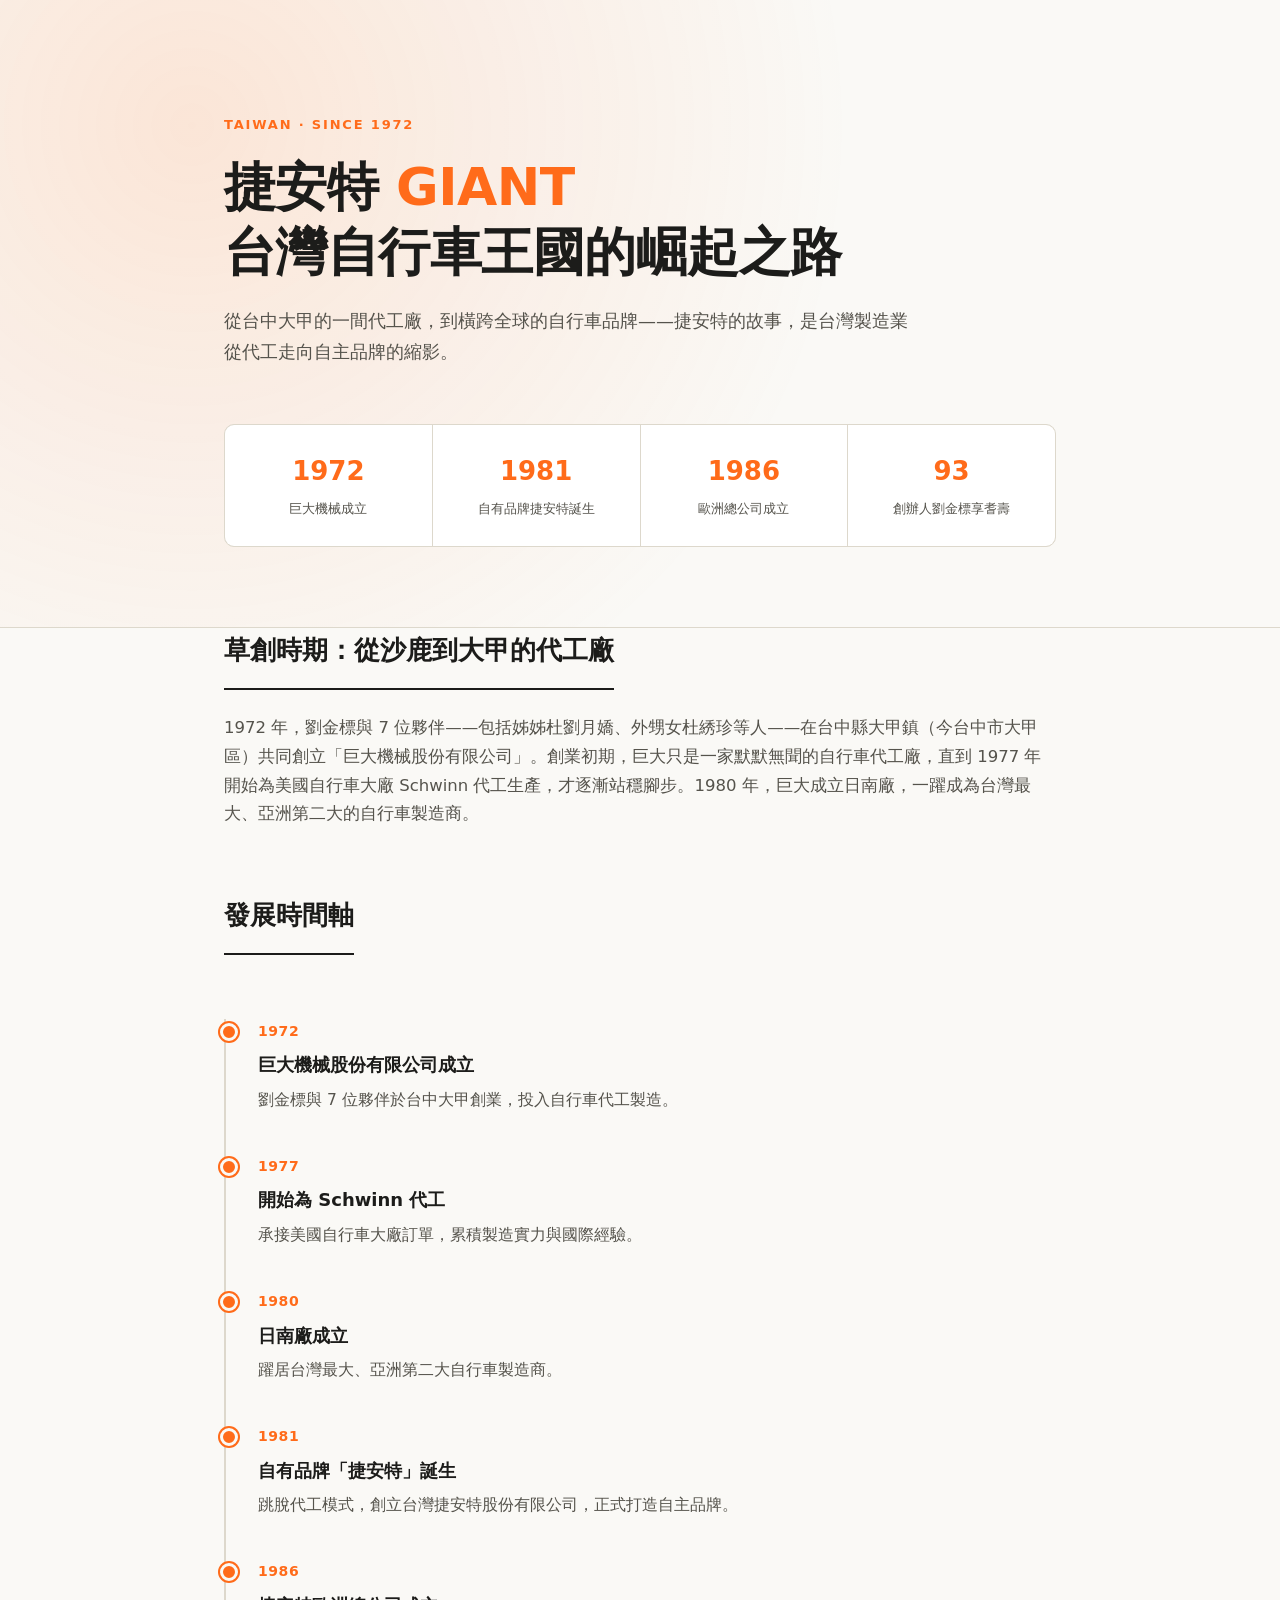
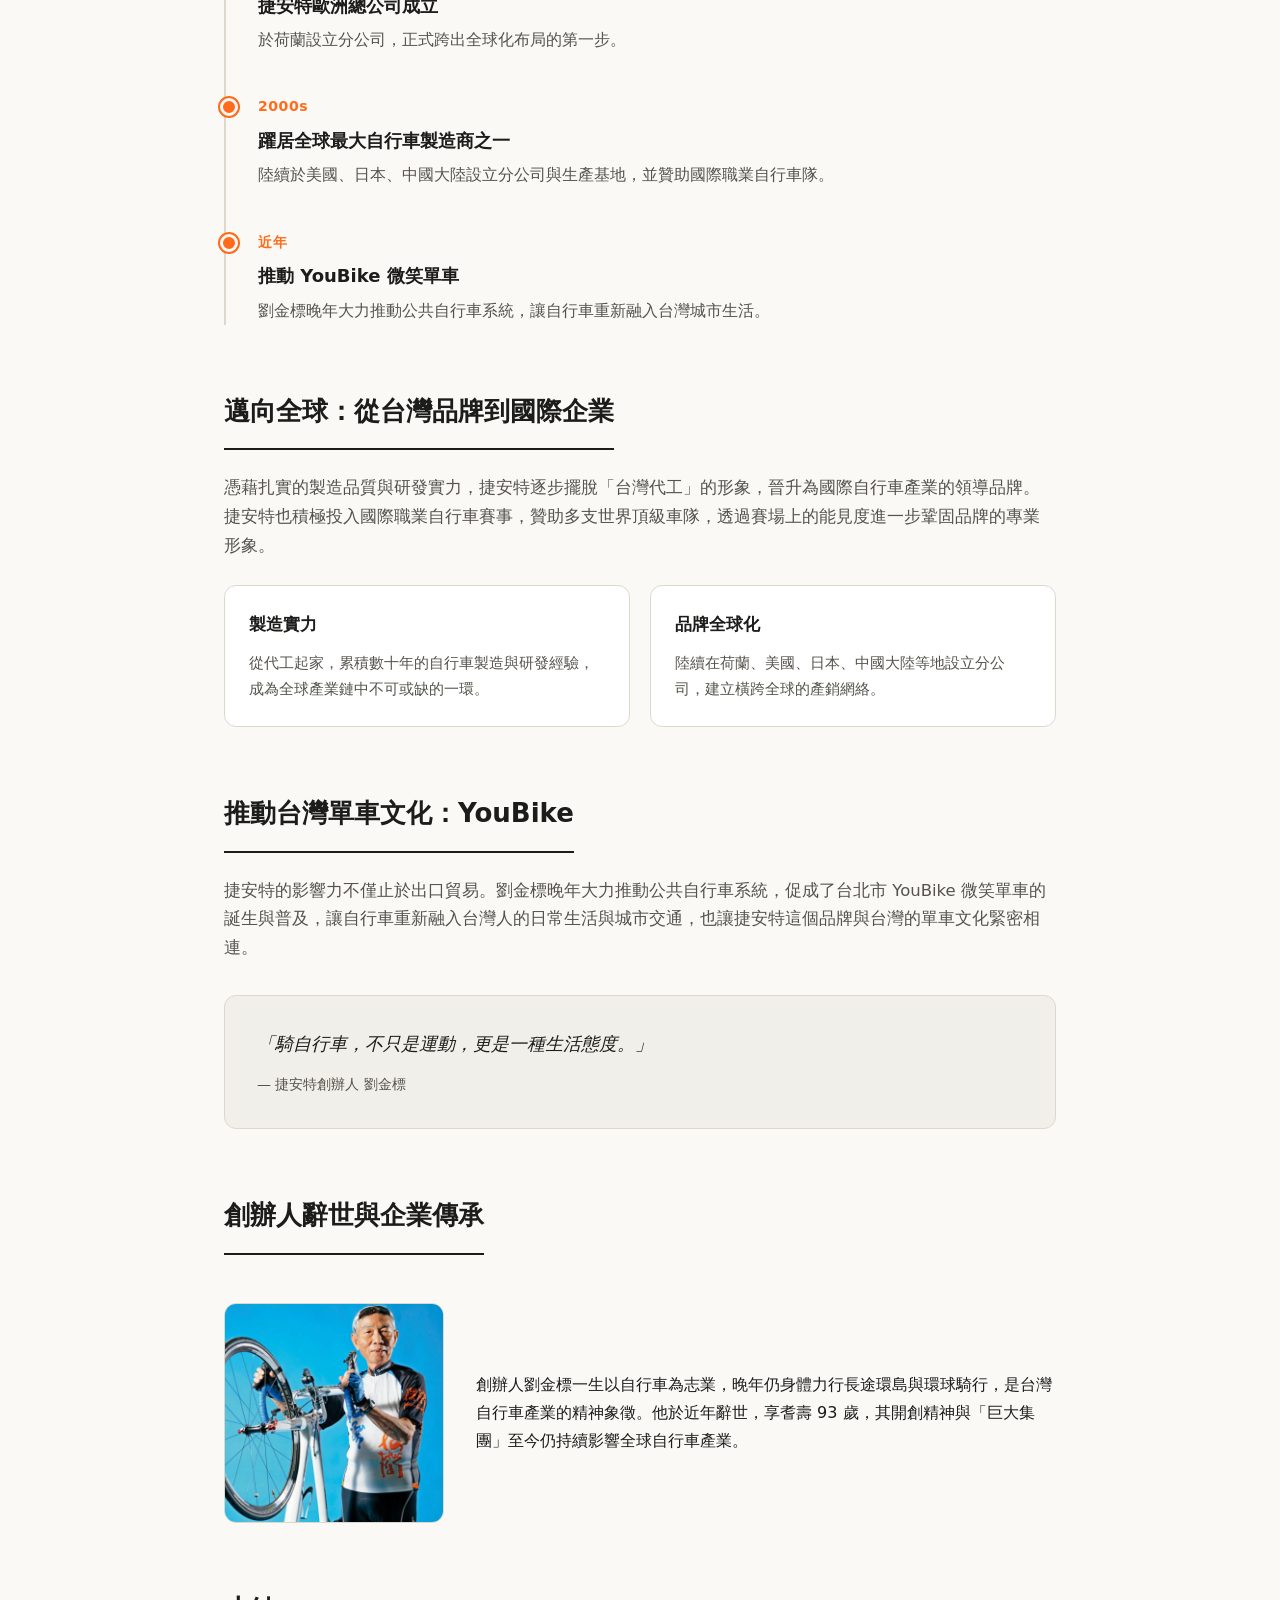
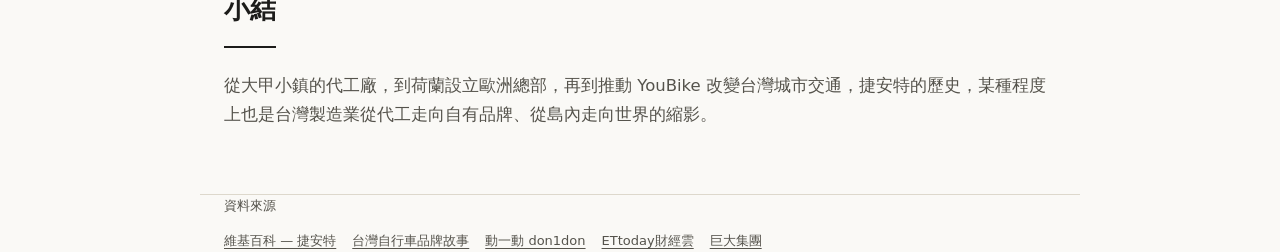
==== index.html @ 8bdac543 "Add Giant bicycle history page" ====
<!DOCTYPE html>
<html lang="zh-Hant" suppressHydrationWarning>
<head>
<meta charset="UTF-8">
<meta name="viewport" content="width=device-width, initial-scale=1.0">
<title>捷安特 GIANT — 台灣自行車王國的崛起之路</title>
<style>
  :root {
    --bg: #faf9f6;
    --bg-alt: #f1efe9;
    --ink: #1c1c1a;
    --ink-soft: #55534c;
    --line: #ddd8cc;
    --accent: #ff6b1a;
    --accent-ink: #ffffff;
    --card: #ffffff;
  }

  @media (prefers-color-scheme: dark) {
    :root {
      --bg: #15151a;
      --bg-alt: #1c1c22;
      --ink: #f2f1ec;
      --ink-soft: #b3b0a5;
      --line: #33323a;
      --accent: #ff8a3d;
      --accent-ink: #15151a;
      --card: #1c1c22;
    }
  }

  :root[data-theme="dark"] {
    --bg: #15151a;
    --bg-alt: #1c1c22;
    --ink: #f2f1ec;
    --ink-soft: #b3b0a5;
    --line: #33323a;
    --accent: #ff8a3d;
    --accent-ink: #15151a;
    --card: #1c1c22;
  }

  :root[data-theme="light"] {
    --bg: #faf9f6;
    --bg-alt: #f1efe9;
    --ink: #1c1c1a;
    --ink-soft: #55534c;
    --line: #ddd8cc;
    --accent: #ff6b1a;
    --accent-ink: #ffffff;
    --card: #ffffff;
  }

  * { box-sizing: border-box; }

  body {
    margin: 0;
    background: var(--bg);
    color: var(--ink);
    font-family: "Noto Sans TC", "PingFang TC", "Microsoft JhengHei", system-ui, sans-serif;
    line-height: 1.75;
    -webkit-font-smoothing: antialiased;
  }

  .wrap {
    max-width: 880px;
    margin: 0 auto;
    padding: 0 24px;
  }

  header.hero {
    padding: 110px 0 80px;
    background:
      radial-gradient(circle at 15% 20%, color-mix(in srgb, var(--accent) 14%, transparent), transparent 55%),
      var(--bg);
    border-bottom: 1px solid var(--line);
  }

  .eyebrow {
    display: inline-block;
    font-size: 13px;
    letter-spacing: 0.14em;
    text-transform: uppercase;
    color: var(--accent);
    font-weight: 700;
    margin-bottom: 18px;
  }

  h1 {
    font-size: clamp(32px, 5vw, 52px);
    line-height: 1.25;
    margin: 0 0 20px;
    letter-spacing: -0.01em;
  }

  h1 span {
    color: var(--accent);
  }

  .hero p.lede {
    font-size: 18px;
    color: var(--ink-soft);
    max-width: 60ch;
    margin: 0;
  }

  .stats {
    display: grid;
    grid-template-columns: repeat(4, 1fr);
    gap: 1px;
    background: var(--line);
    border: 1px solid var(--line);
    margin-top: 56px;
    border-radius: 10px;
    overflow: hidden;
  }

  .stat {
    background: var(--card);
    padding: 24px 18px;
    text-align: center;
  }

  .stat .num {
    font-size: 26px;
    font-weight: 800;
    color: var(--accent);
    display: block;
  }

  .stat .label {
    font-size: 13px;
    color: var(--ink-soft);
    margin-top: 6px;
  }

  main {
    padding: 72px 0 40px;
  }

  section {
    margin-bottom: 64px;
  }

  h2 {
    font-size: 26px;
    margin: 0 0 24px;
    padding-bottom: 14px;
    border-bottom: 2px solid var(--ink);
    display: inline-block;
  }

  section > p {
    color: var(--ink-soft);
    font-size: 16.5px;
    margin: 0 0 16px;
  }

  .timeline {
    position: relative;
    margin-top: 40px;
    padding-left: 32px;
    border-left: 2px solid var(--line);
  }

  .tl-item {
    position: relative;
    padding-bottom: 40px;
  }

  .tl-item:last-child {
    padding-bottom: 0;
  }

  .tl-item::before {
    content: "";
    position: absolute;
    left: -38px;
    top: 4px;
    width: 12px;
    height: 12px;
    border-radius: 50%;
    background: var(--accent);
    border: 3px solid var(--bg);
    box-shadow: 0 0 0 2px var(--accent);
  }

  .tl-year {
    font-size: 14px;
    font-weight: 800;
    color: var(--accent);
    letter-spacing: 0.04em;
    margin-bottom: 6px;
  }

  .tl-title {
    font-size: 18px;
    font-weight: 700;
    margin-bottom: 6px;
  }

  .tl-desc {
    color: var(--ink-soft);
    font-size: 15.5px;
  }

  .quote-card {
    background: var(--bg-alt);
    border: 1px solid var(--line);
    border-radius: 12px;
    padding: 32px;
    margin-top: 32px;
  }

  .quote-card p {
    font-size: 18px;
    font-style: italic;
    color: var(--ink);
    margin: 0 0 12px;
  }

  .quote-card .who {
    font-size: 14px;
    color: var(--ink-soft);
  }

  .grid-2 {
    display: grid;
    grid-template-columns: 1fr 1fr;
    gap: 20px;
    margin-top: 24px;
  }

  .founder {
    display: grid;
    grid-template-columns: 220px 1fr;
    gap: 32px;
    align-items: center;
    margin-top: 24px;
  }

  .founder-photo {
    width: 100%;
    aspect-ratio: 1 / 1;
    object-fit: cover;
    object-position: center 20%;
    border-radius: 12px;
    border: 1px solid var(--line);
  }

  .founder p {
    margin: 0;
  }

  @media (max-width: 640px) {
    .founder {
      grid-template-columns: 1fr;
    }
    .founder-photo {
      max-width: 260px;
      margin: 0 auto;
    }
  }

  .card {
    background: var(--card);
    border: 1px solid var(--line);
    border-radius: 12px;
    padding: 24px;
  }

  .card h3 {
    margin: 0 0 10px;
    font-size: 17px;
  }

  .card p {
    margin: 0;
    color: var(--ink-soft);
    font-size: 15px;
  }

  footer {
    border-top: 1px solid var(--line);
    padding: 32px 0 60px;
    color: var(--ink-soft);
    font-size: 13px;
  }

  footer .sources {
    margin-top: 12px;
    display: flex;
    flex-wrap: wrap;
    gap: 8px 16px;
  }

  footer a {
    color: var(--ink-soft);
    text-decoration: underline;
    text-underline-offset: 3px;
  }

  footer a:hover {
    color: var(--accent);
  }

  @media (max-width: 640px) {
    header.hero { padding: 72px 0 56px; }
    .stats { grid-template-columns: repeat(2, 1fr); }
    .grid-2 { grid-template-columns: 1fr; }
    main { padding: 48px 0 20px; }
  }
</style>
</head>
<body>

<header class="hero">
  <div class="wrap">
    <span class="eyebrow">Taiwan · Since 1972</span>
    <h1>捷安特 <span>GIANT</span><br>台灣自行車王國的崛起之路</h1>
    <p class="lede">從台中大甲的一間代工廠，到橫跨全球的自行車品牌——捷安特的故事，是台灣製造業從代工走向自主品牌的縮影。</p>

    <div class="stats">
      <div class="stat">
        <span class="num">1972</span>
        <span class="label">巨大機械成立</span>
      </div>
      <div class="stat">
        <span class="num">1981</span>
        <span class="label">自有品牌捷安特誕生</span>
      </div>
      <div class="stat">
        <span class="num">1986</span>
        <span class="label">歐洲總公司成立</span>
      </div>
      <div class="stat">
        <span class="num">93</span>
        <span class="label">創辦人劉金標享耆壽</span>
      </div>
    </div>
  </div>
</header>

<main class="wrap">

  <section>
    <h2>草創時期：從沙鹿到大甲的代工廠</h2>
    <p>1972 年，劉金標與 7 位夥伴——包括姊姊杜劉月嬌、外甥女杜綉珍等人——在台中縣大甲鎮（今台中市大甲區）共同創立「巨大機械股份有限公司」。創業初期，巨大只是一家默默無聞的自行車代工廠，直到 1977 年開始為美國自行車大廠 Schwinn 代工生產，才逐漸站穩腳步。1980 年，巨大成立日南廠，一躍成為台灣最大、亞洲第二大的自行車製造商。</p>
  </section>

  <section>
    <h2>發展時間軸</h2>
    <div class="timeline">
      <div class="tl-item">
        <div class="tl-year">1972</div>
        <div class="tl-title">巨大機械股份有限公司成立</div>
        <div class="tl-desc">劉金標與 7 位夥伴於台中大甲創業，投入自行車代工製造。</div>
      </div>
      <div class="tl-item">
        <div class="tl-year">1977</div>
        <div class="tl-title">開始為 Schwinn 代工</div>
        <div class="tl-desc">承接美國自行車大廠訂單，累積製造實力與國際經驗。</div>
      </div>
      <div class="tl-item">
        <div class="tl-year">1980</div>
        <div class="tl-title">日南廠成立</div>
        <div class="tl-desc">躍居台灣最大、亞洲第二大自行車製造商。</div>
      </div>
      <div class="tl-item">
        <div class="tl-year">1981</div>
        <div class="tl-title">自有品牌「捷安特」誕生</div>
        <div class="tl-desc">跳脫代工模式，創立台灣捷安特股份有限公司，正式打造自主品牌。</div>
      </div>
      <div class="tl-item">
        <div class="tl-year">1986</div>
        <div class="tl-title">捷安特歐洲總公司成立</div>
        <div class="tl-desc">於荷蘭設立分公司，正式跨出全球化布局的第一步。</div>
      </div>
      <div class="tl-item">
        <div class="tl-year">2000s</div>
        <div class="tl-title">躍居全球最大自行車製造商之一</div>
        <div class="tl-desc">陸續於美國、日本、中國大陸設立分公司與生產基地，並贊助國際職業自行車隊。</div>
      </div>
      <div class="tl-item">
        <div class="tl-year">近年</div>
        <div class="tl-title">推動 YouBike 微笑單車</div>
        <div class="tl-desc">劉金標晚年大力推動公共自行車系統，讓自行車重新融入台灣城市生活。</div>
      </div>
    </div>
  </section>

  <section>
    <h2>邁向全球：從台灣品牌到國際企業</h2>
    <p>憑藉扎實的製造品質與研發實力，捷安特逐步擺脫「台灣代工」的形象，晉升為國際自行車產業的領導品牌。捷安特也積極投入國際職業自行車賽事，贊助多支世界頂級車隊，透過賽場上的能見度進一步鞏固品牌的專業形象。</p>

    <div class="grid-2">
      <div class="card">
        <h3>製造實力</h3>
        <p>從代工起家，累積數十年的自行車製造與研發經驗，成為全球產業鏈中不可或缺的一環。</p>
      </div>
      <div class="card">
        <h3>品牌全球化</h3>
        <p>陸續在荷蘭、美國、日本、中國大陸等地設立分公司，建立橫跨全球的產銷網絡。</p>
      </div>
    </div>
  </section>

  <section>
    <h2>推動台灣單車文化：YouBike</h2>
    <p>捷安特的影響力不僅止於出口貿易。劉金標晚年大力推動公共自行車系統，促成了台北市 YouBike 微笑單車的誕生與普及，讓自行車重新融入台灣人的日常生活與城市交通，也讓捷安特這個品牌與台灣的單車文化緊密相連。</p>

    <div class="quote-card">
      <p>「騎自行車，不只是運動，更是一種生活態度。」</p>
      <div class="who">— 捷安特創辦人 劉金標</div>
    </div>
  </section>

  <section>
    <h2>創辦人辭世與企業傳承</h2>
    <div class="founder">
      <img class="founder-photo" src="assets/liu-jin-biao.png" alt="捷安特創辦人劉金標手持自行車輪，身穿騎行服">
      <p>創辦人劉金標一生以自行車為志業，晚年仍身體力行長途環島與環球騎行，是台灣自行車產業的精神象徵。他於近年辭世，享耆壽 93 歲，其開創精神與「巨大集團」至今仍持續影響全球自行車產業。</p>
    </div>
  </section>

  <section>
    <h2>小結</h2>
    <p>從大甲小鎮的代工廠，到荷蘭設立歐洲總部，再到推動 YouBike 改變台灣城市交通，捷安特的歷史，某種程度上也是台灣製造業從代工走向自有品牌、從島內走向世界的縮影。</p>
  </section>

</main>

<footer class="wrap">
  <div>資料來源</div>
  <div class="sources">
    <a href="https://zh.wikipedia.org/zh-hant/%E6%8D%B7%E5%AE%89%E7%89%B9" target="_blank" rel="noopener">維基百科 — 捷安特</a>
    <a href="https://ctyeh.com/articles/3479" target="_blank" rel="noopener">台灣自行車品牌故事</a>
    <a href="https://www.don1don.com/archives/231750/" target="_blank" rel="noopener">動一動 don1don</a>
    <a href="https://finance.ettoday.net/news/3119684" target="_blank" rel="noopener">ETtoday財經雲</a>
    <a href="https://www.giantgroup-cycling.com/news/96BZj0BpjFjJ3ni8" target="_blank" rel="noopener">巨大集團</a>
  </div>
</footer>

</body>
</html>
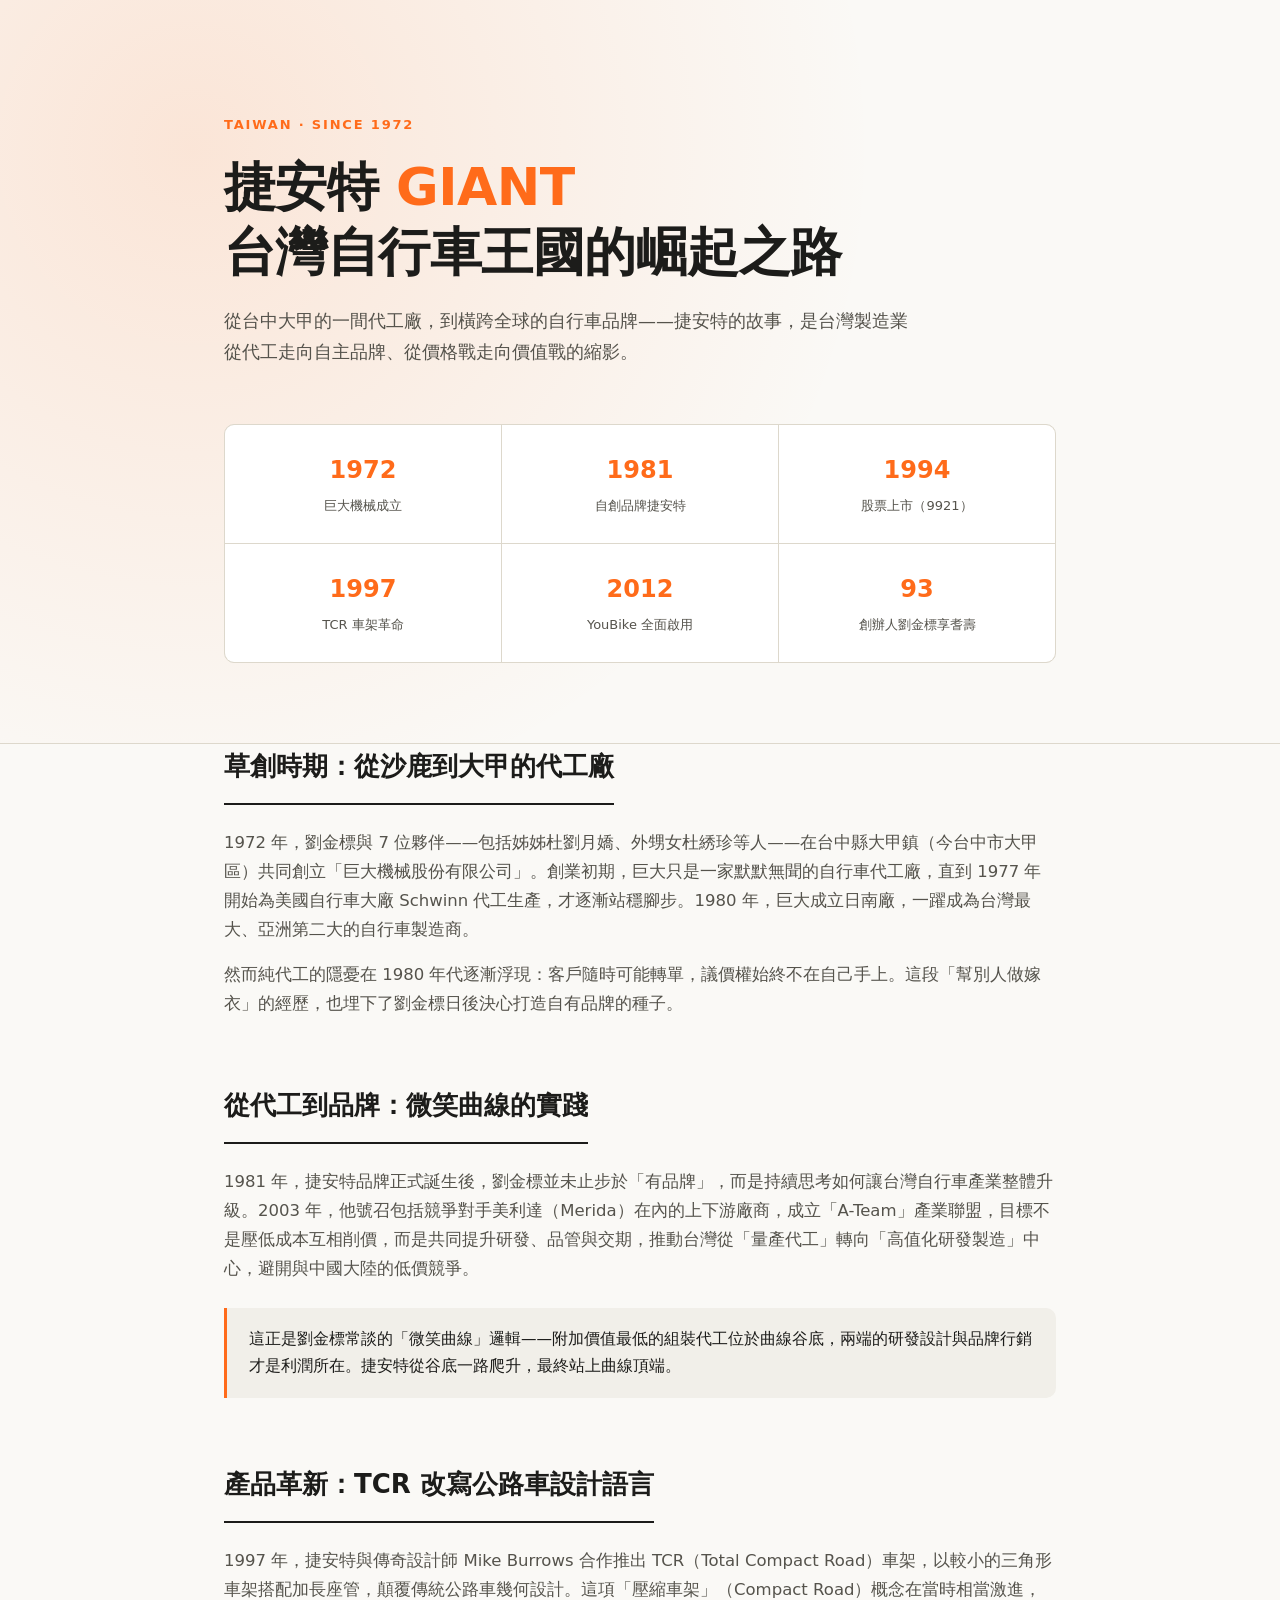
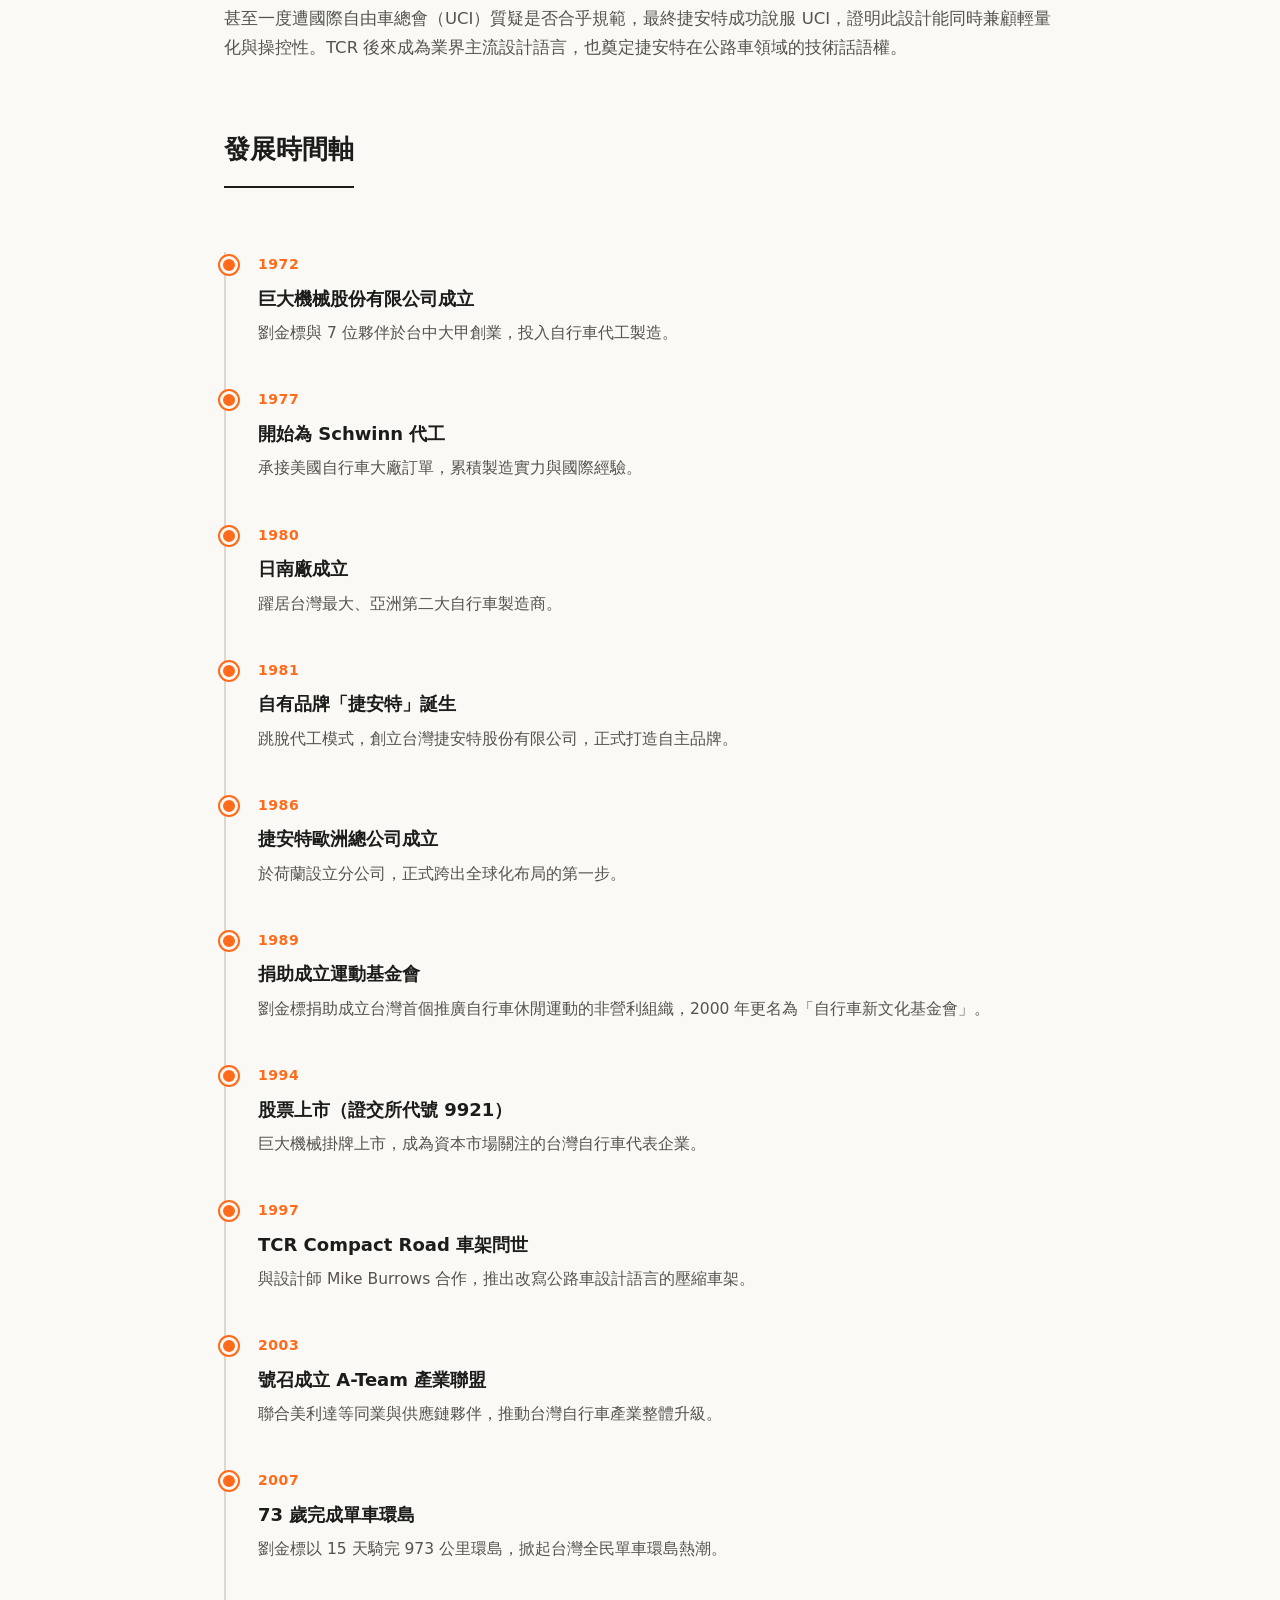
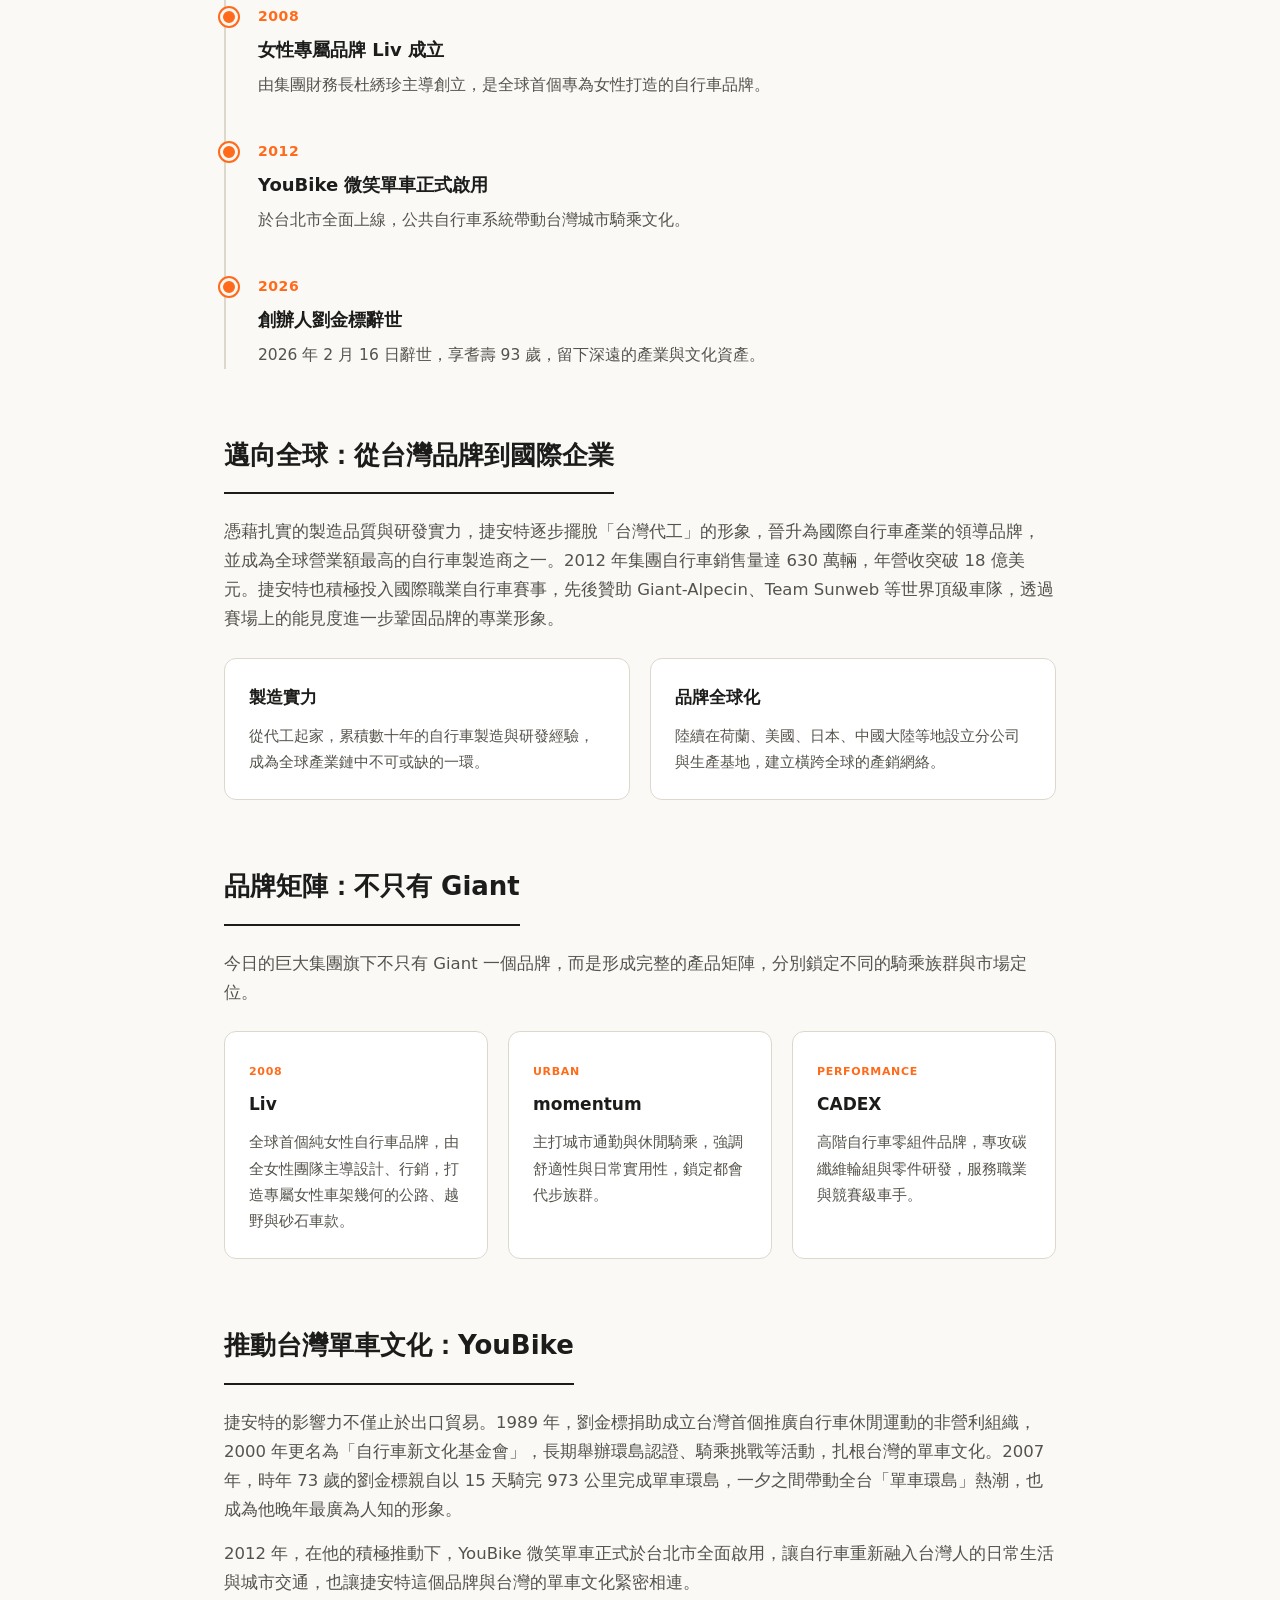
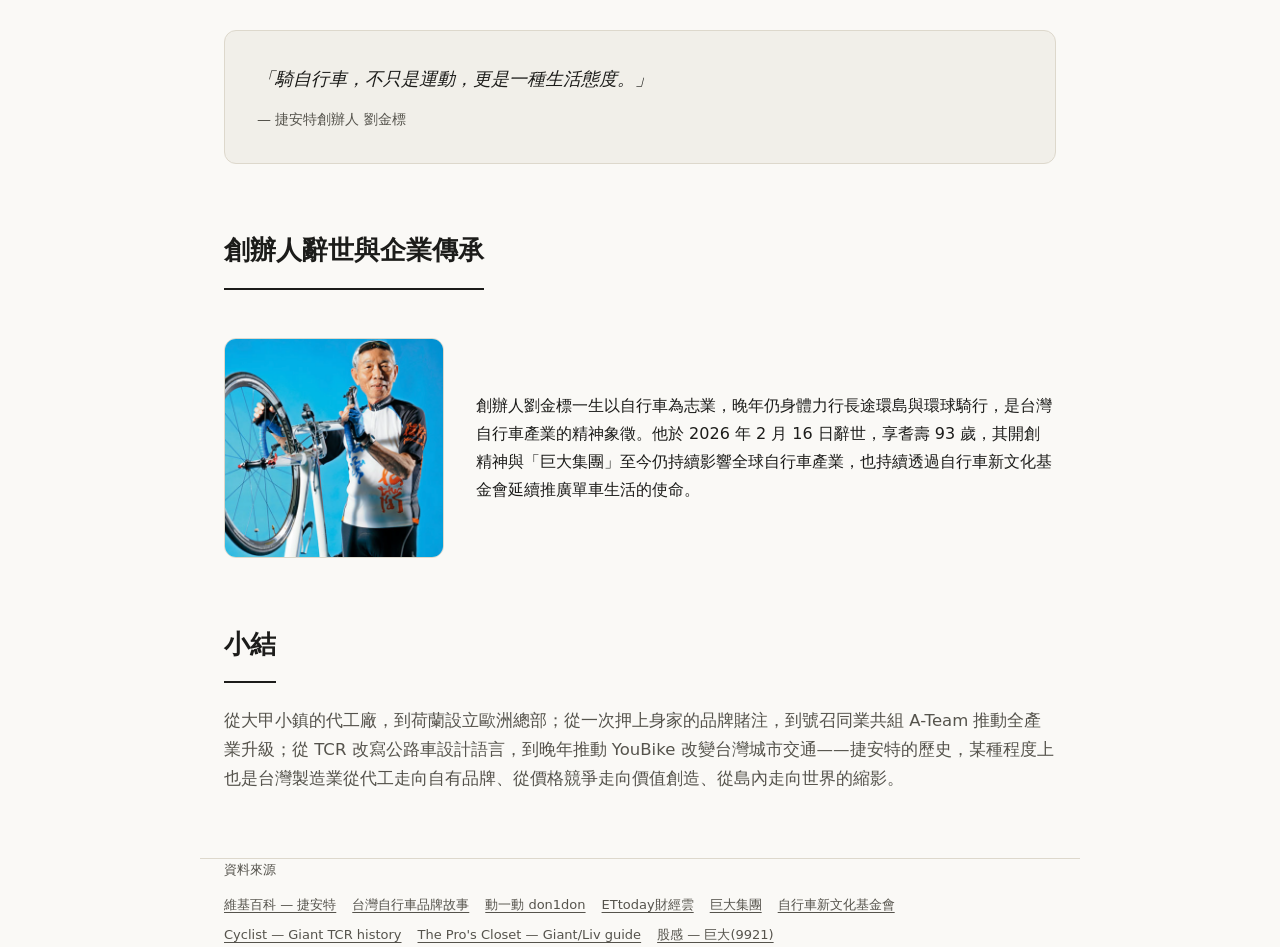
==== commit b3c7da19: "Enrich content: A-Team, TCR history, brand matrix, expanded timeline" ====
--- a/index.html
+++ b/index.html
@@ -106,7 +106,7 @@
 
   .stats {
     display: grid;
-    grid-template-columns: repeat(4, 1fr);
+    grid-template-columns: repeat(3, 1fr);
     gap: 1px;
     background: var(--line);
     border: 1px solid var(--line);
@@ -122,7 +122,7 @@
   }
 
   .stat .num {
-    font-size: 26px;
+    font-size: 24px;
     font-weight: 800;
     color: var(--accent);
     display: block;
@@ -148,6 +148,11 @@
     padding-bottom: 14px;
     border-bottom: 2px solid var(--ink);
     display: inline-block;
+  }
+
+  h3.subhead {
+    font-size: 18px;
+    margin: 32px 0 12px;
   }
 
   section > p {
@@ -231,6 +236,13 @@
     margin-top: 24px;
   }
 
+  .grid-3 {
+    display: grid;
+    grid-template-columns: repeat(3, 1fr);
+    gap: 20px;
+    margin-top: 24px;
+  }
+
   .founder {
     display: grid;
     grid-template-columns: 220px 1fr;
@@ -252,16 +264,6 @@
     margin: 0;
   }
 
-  @media (max-width: 640px) {
-    .founder {
-      grid-template-columns: 1fr;
-    }
-    .founder-photo {
-      max-width: 260px;
-      margin: 0 auto;
-    }
-  }
-
   .card {
     background: var(--card);
     border: 1px solid var(--line);
@@ -269,6 +271,16 @@
     padding: 24px;
   }
 
+  .card .tag {
+    display: inline-block;
+    font-size: 11px;
+    font-weight: 800;
+    letter-spacing: 0.06em;
+    color: var(--accent);
+    text-transform: uppercase;
+    margin-bottom: 8px;
+  }
+
   .card h3 {
     margin: 0 0 10px;
     font-size: 17px;
@@ -278,6 +290,20 @@
     margin: 0;
     color: var(--ink-soft);
     font-size: 15px;
+  }
+
+  .callout {
+    border-left: 3px solid var(--accent);
+    background: var(--bg-alt);
+    padding: 18px 22px;
+    border-radius: 0 10px 10px 0;
+    margin: 24px 0;
+  }
+
+  .callout p {
+    margin: 0;
+    color: var(--ink);
+    font-size: 15.5px;
   }
 
   footer {
@@ -307,8 +333,10 @@
   @media (max-width: 640px) {
     header.hero { padding: 72px 0 56px; }
     .stats { grid-template-columns: repeat(2, 1fr); }
-    .grid-2 { grid-template-columns: 1fr; }
+    .grid-2, .grid-3 { grid-template-columns: 1fr; }
     main { padding: 48px 0 20px; }
+    .founder { grid-template-columns: 1fr; }
+    .founder-photo { max-width: 260px; margin: 0 auto; }
   }
 </style>
 </head>
@@ -318,7 +346,7 @@
   <div class="wrap">
     <span class="eyebrow">Taiwan · Since 1972</span>
     <h1>捷安特 <span>GIANT</span><br>台灣自行車王國的崛起之路</h1>
-    <p class="lede">從台中大甲的一間代工廠，到橫跨全球的自行車品牌——捷安特的故事，是台灣製造業從代工走向自主品牌的縮影。</p>
+    <p class="lede">從台中大甲的一間代工廠，到橫跨全球的自行車品牌——捷安特的故事，是台灣製造業從代工走向自主品牌、從價格戰走向價值戰的縮影。</p>
 
     <div class="stats">
       <div class="stat">
@@ -327,11 +355,19 @@
       </div>
       <div class="stat">
         <span class="num">1981</span>
-        <span class="label">自有品牌捷安特誕生</span>
+        <span class="label">自創品牌捷安特</span>
       </div>
       <div class="stat">
-        <span class="num">1986</span>
-        <span class="label">歐洲總公司成立</span>
+        <span class="num">1994</span>
+        <span class="label">股票上市（9921）</span>
+      </div>
+      <div class="stat">
+        <span class="num">1997</span>
+        <span class="label">TCR 車架革命</span>
+      </div>
+      <div class="stat">
+        <span class="num">2012</span>
+        <span class="label">YouBike 全面啟用</span>
       </div>
       <div class="stat">
         <span class="num">93</span>
@@ -346,6 +382,20 @@
   <section>
     <h2>草創時期：從沙鹿到大甲的代工廠</h2>
     <p>1972 年，劉金標與 7 位夥伴——包括姊姊杜劉月嬌、外甥女杜綉珍等人——在台中縣大甲鎮（今台中市大甲區）共同創立「巨大機械股份有限公司」。創業初期，巨大只是一家默默無聞的自行車代工廠，直到 1977 年開始為美國自行車大廠 Schwinn 代工生產，才逐漸站穩腳步。1980 年，巨大成立日南廠，一躍成為台灣最大、亞洲第二大的自行車製造商。</p>
+    <p>然而純代工的隱憂在 1980 年代逐漸浮現：客戶隨時可能轉單，議價權始終不在自己手上。這段「幫別人做嫁衣」的經歷，也埋下了劉金標日後決心打造自有品牌的種子。</p>
+  </section>
+
+  <section>
+    <h2>從代工到品牌：微笑曲線的實踐</h2>
+    <p>1981 年，捷安特品牌正式誕生後，劉金標並未止步於「有品牌」，而是持續思考如何讓台灣自行車產業整體升級。2003 年，他號召包括競爭對手美利達（Merida）在內的上下游廠商，成立「A-Team」產業聯盟，目標不是壓低成本互相削價，而是共同提升研發、品管與交期，推動台灣從「量產代工」轉向「高值化研發製造」中心，避開與中國大陸的低價競爭。</p>
+    <div class="callout">
+      <p>這正是劉金標常談的「微笑曲線」邏輯——附加價值最低的組裝代工位於曲線谷底，兩端的研發設計與品牌行銷才是利潤所在。捷安特從谷底一路爬升，最終站上曲線頂端。</p>
+    </div>
+  </section>
+
+  <section>
+    <h2>產品革新：TCR 改寫公路車設計語言</h2>
+    <p>1997 年，捷安特與傳奇設計師 Mike Burrows 合作推出 TCR（Total Compact Road）車架，以較小的三角形車架搭配加長座管，顛覆傳統公路車幾何設計。這項「壓縮車架」（Compact Road）概念在當時相當激進，甚至一度遭國際自由車總會（UCI）質疑是否合乎規範，最終捷安特成功說服 UCI，證明此設計能同時兼顧輕量化與操控性。TCR 後來成為業界主流設計語言，也奠定捷安特在公路車領域的技術話語權。</p>
   </section>
 
   <section>
@@ -377,21 +427,51 @@
         <div class="tl-desc">於荷蘭設立分公司，正式跨出全球化布局的第一步。</div>
       </div>
       <div class="tl-item">
-        <div class="tl-year">2000s</div>
-        <div class="tl-title">躍居全球最大自行車製造商之一</div>
-        <div class="tl-desc">陸續於美國、日本、中國大陸設立分公司與生產基地，並贊助國際職業自行車隊。</div>
-      </div>
-      <div class="tl-item">
-        <div class="tl-year">近年</div>
-        <div class="tl-title">推動 YouBike 微笑單車</div>
-        <div class="tl-desc">劉金標晚年大力推動公共自行車系統，讓自行車重新融入台灣城市生活。</div>
+        <div class="tl-year">1989</div>
+        <div class="tl-title">捐助成立運動基金會</div>
+        <div class="tl-desc">劉金標捐助成立台灣首個推廣自行車休閒運動的非營利組織，2000 年更名為「自行車新文化基金會」。</div>
+      </div>
+      <div class="tl-item">
+        <div class="tl-year">1994</div>
+        <div class="tl-title">股票上市（證交所代號 9921）</div>
+        <div class="tl-desc">巨大機械掛牌上市，成為資本市場關注的台灣自行車代表企業。</div>
+      </div>
+      <div class="tl-item">
+        <div class="tl-year">1997</div>
+        <div class="tl-title">TCR Compact Road 車架問世</div>
+        <div class="tl-desc">與設計師 Mike Burrows 合作，推出改寫公路車設計語言的壓縮車架。</div>
+      </div>
+      <div class="tl-item">
+        <div class="tl-year">2003</div>
+        <div class="tl-title">號召成立 A-Team 產業聯盟</div>
+        <div class="tl-desc">聯合美利達等同業與供應鏈夥伴，推動台灣自行車產業整體升級。</div>
+      </div>
+      <div class="tl-item">
+        <div class="tl-year">2007</div>
+        <div class="tl-title">73 歲完成單車環島</div>
+        <div class="tl-desc">劉金標以 15 天騎完 973 公里環島，掀起台灣全民單車環島熱潮。</div>
+      </div>
+      <div class="tl-item">
+        <div class="tl-year">2008</div>
+        <div class="tl-title">女性專屬品牌 Liv 成立</div>
+        <div class="tl-desc">由集團財務長杜綉珍主導創立，是全球首個專為女性打造的自行車品牌。</div>
+      </div>
+      <div class="tl-item">
+        <div class="tl-year">2012</div>
+        <div class="tl-title">YouBike 微笑單車正式啟用</div>
+        <div class="tl-desc">於台北市全面上線，公共自行車系統帶動台灣城市騎乘文化。</div>
+      </div>
+      <div class="tl-item">
+        <div class="tl-year">2026</div>
+        <div class="tl-title">創辦人劉金標辭世</div>
+        <div class="tl-desc">2026 年 2 月 16 日辭世，享耆壽 93 歲，留下深遠的產業與文化資產。</div>
       </div>
     </div>
   </section>
 
   <section>
     <h2>邁向全球：從台灣品牌到國際企業</h2>
-    <p>憑藉扎實的製造品質與研發實力，捷安特逐步擺脫「台灣代工」的形象，晉升為國際自行車產業的領導品牌。捷安特也積極投入國際職業自行車賽事，贊助多支世界頂級車隊，透過賽場上的能見度進一步鞏固品牌的專業形象。</p>
+    <p>憑藉扎實的製造品質與研發實力，捷安特逐步擺脫「台灣代工」的形象，晉升為國際自行車產業的領導品牌，並成為全球營業額最高的自行車製造商之一。2012 年集團自行車銷售量達 630 萬輛，年營收突破 18 億美元。捷安特也積極投入國際職業自行車賽事，先後贊助 Giant-Alpecin、Team Sunweb 等世界頂級車隊，透過賽場上的能見度進一步鞏固品牌的專業形象。</p>
 
     <div class="grid-2">
       <div class="card">
@@ -400,14 +480,37 @@
       </div>
       <div class="card">
         <h3>品牌全球化</h3>
-        <p>陸續在荷蘭、美國、日本、中國大陸等地設立分公司，建立橫跨全球的產銷網絡。</p>
+        <p>陸續在荷蘭、美國、日本、中國大陸等地設立分公司與生產基地，建立橫跨全球的產銷網絡。</p>
+      </div>
+    </div>
+  </section>
+
+  <section>
+    <h2>品牌矩陣：不只有 Giant</h2>
+    <p>今日的巨大集團旗下不只有 Giant 一個品牌，而是形成完整的產品矩陣，分別鎖定不同的騎乘族群與市場定位。</p>
+    <div class="grid-3">
+      <div class="card">
+        <span class="tag">2008</span>
+        <h3>Liv</h3>
+        <p>全球首個純女性自行車品牌，由全女性團隊主導設計、行銷，打造專屬女性車架幾何的公路、越野與砂石車款。</p>
+      </div>
+      <div class="card">
+        <span class="tag">Urban</span>
+        <h3>momentum</h3>
+        <p>主打城市通勤與休閒騎乘，強調舒適性與日常實用性，鎖定都會代步族群。</p>
+      </div>
+      <div class="card">
+        <span class="tag">Performance</span>
+        <h3>CADEX</h3>
+        <p>高階自行車零組件品牌，專攻碳纖維輪組與零件研發，服務職業與競賽級車手。</p>
       </div>
     </div>
   </section>
 
   <section>
     <h2>推動台灣單車文化：YouBike</h2>
-    <p>捷安特的影響力不僅止於出口貿易。劉金標晚年大力推動公共自行車系統，促成了台北市 YouBike 微笑單車的誕生與普及，讓自行車重新融入台灣人的日常生活與城市交通，也讓捷安特這個品牌與台灣的單車文化緊密相連。</p>
+    <p>捷安特的影響力不僅止於出口貿易。1989 年，劉金標捐助成立台灣首個推廣自行車休閒運動的非營利組織，2000 年更名為「自行車新文化基金會」，長期舉辦環島認證、騎乘挑戰等活動，扎根台灣的單車文化。2007 年，時年 73 歲的劉金標親自以 15 天騎完 973 公里完成單車環島，一夕之間帶動全台「單車環島」熱潮，也成為他晚年最廣為人知的形象。</p>
+    <p>2012 年，在他的積極推動下，YouBike 微笑單車正式於台北市全面啟用，讓自行車重新融入台灣人的日常生活與城市交通，也讓捷安特這個品牌與台灣的單車文化緊密相連。</p>
 
     <div class="quote-card">
       <p>「騎自行車，不只是運動，更是一種生活態度。」</p>
@@ -419,13 +522,13 @@
     <h2>創辦人辭世與企業傳承</h2>
     <div class="founder">
       <img class="founder-photo" src="assets/liu-jin-biao.png" alt="捷安特創辦人劉金標手持自行車輪，身穿騎行服">
-      <p>創辦人劉金標一生以自行車為志業，晚年仍身體力行長途環島與環球騎行，是台灣自行車產業的精神象徵。他於近年辭世，享耆壽 93 歲，其開創精神與「巨大集團」至今仍持續影響全球自行車產業。</p>
+      <p>創辦人劉金標一生以自行車為志業，晚年仍身體力行長途環島與環球騎行，是台灣自行車產業的精神象徵。他於 2026 年 2 月 16 日辭世，享耆壽 93 歲，其開創精神與「巨大集團」至今仍持續影響全球自行車產業，也持續透過自行車新文化基金會延續推廣單車生活的使命。</p>
     </div>
   </section>
 
   <section>
     <h2>小結</h2>
-    <p>從大甲小鎮的代工廠，到荷蘭設立歐洲總部，再到推動 YouBike 改變台灣城市交通，捷安特的歷史，某種程度上也是台灣製造業從代工走向自有品牌、從島內走向世界的縮影。</p>
+    <p>從大甲小鎮的代工廠，到荷蘭設立歐洲總部；從一次押上身家的品牌賭注，到號召同業共組 A-Team 推動全產業升級；從 TCR 改寫公路車設計語言，到晚年推動 YouBike 改變台灣城市交通——捷安特的歷史，某種程度上也是台灣製造業從代工走向自有品牌、從價格競爭走向價值創造、從島內走向世界的縮影。</p>
   </section>
 
 </main>
@@ -438,6 +541,10 @@
     <a href="https://www.don1don.com/archives/231750/" target="_blank" rel="noopener">動一動 don1don</a>
     <a href="https://finance.ettoday.net/news/3119684" target="_blank" rel="noopener">ETtoday財經雲</a>
     <a href="https://www.giantgroup-cycling.com/news/96BZj0BpjFjJ3ni8" target="_blank" rel="noopener">巨大集團</a>
+    <a href="https://www.cycling-lifestyle.org.tw/about" target="_blank" rel="noopener">自行車新文化基金會</a>
+    <a href="https://www.cyclist.co.uk/in-depth/bike-history-giant-tcr" target="_blank" rel="noopener">Cyclist — Giant TCR history</a>
+    <a href="https://www.theproscloset.com/blogs/news/giant-road-bike-buyers-guide" target="_blank" rel="noopener">The Pro's Closet — Giant/Liv guide</a>
+    <a href="https://www.stockfeel.com.tw/%E5%B7%A8%E5%A4%A7-9921-%E4%B8%96%E7%95%8C%E7%AC%AC%E4%B8%80%E8%87%AA%E8%A1%8C%E8%BB%8A%E5%93%81%E7%89%8C/" target="_blank" rel="noopener">股感 — 巨大(9921)</a>
   </div>
 </footer>
 
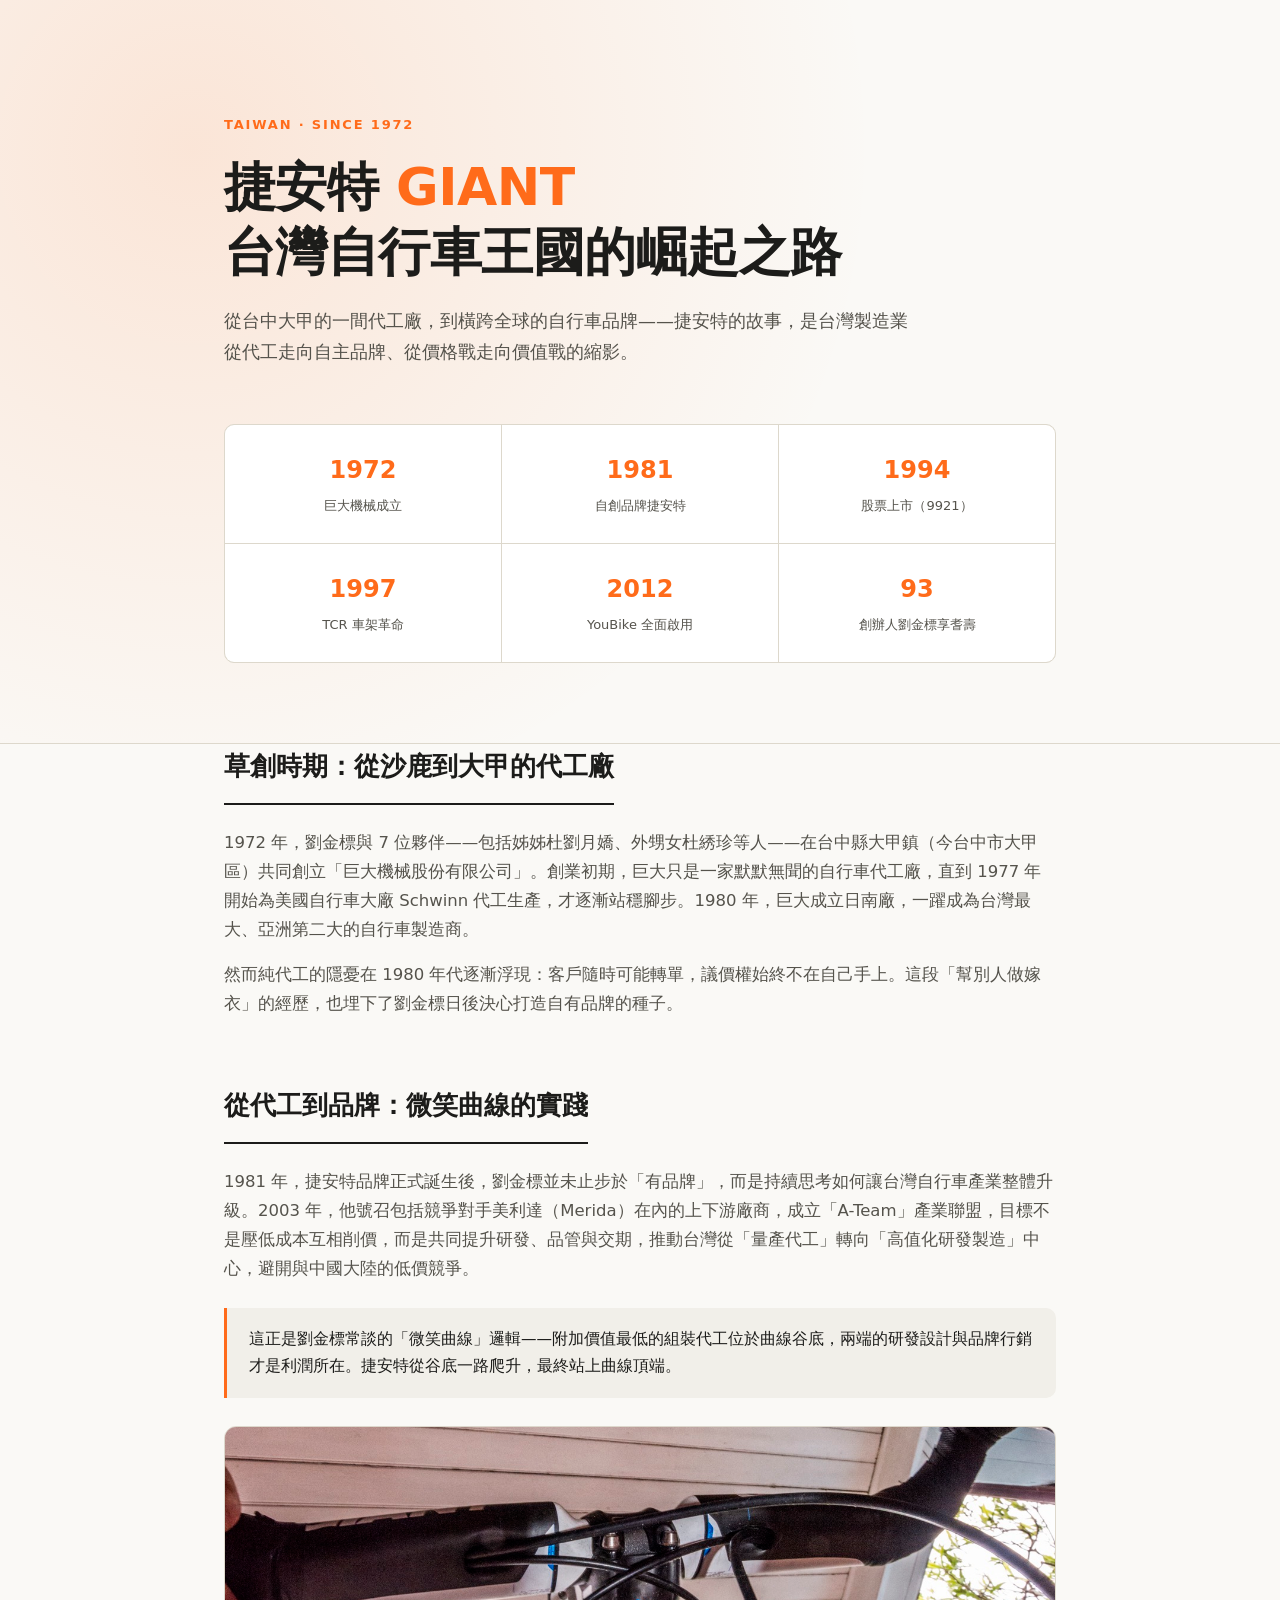
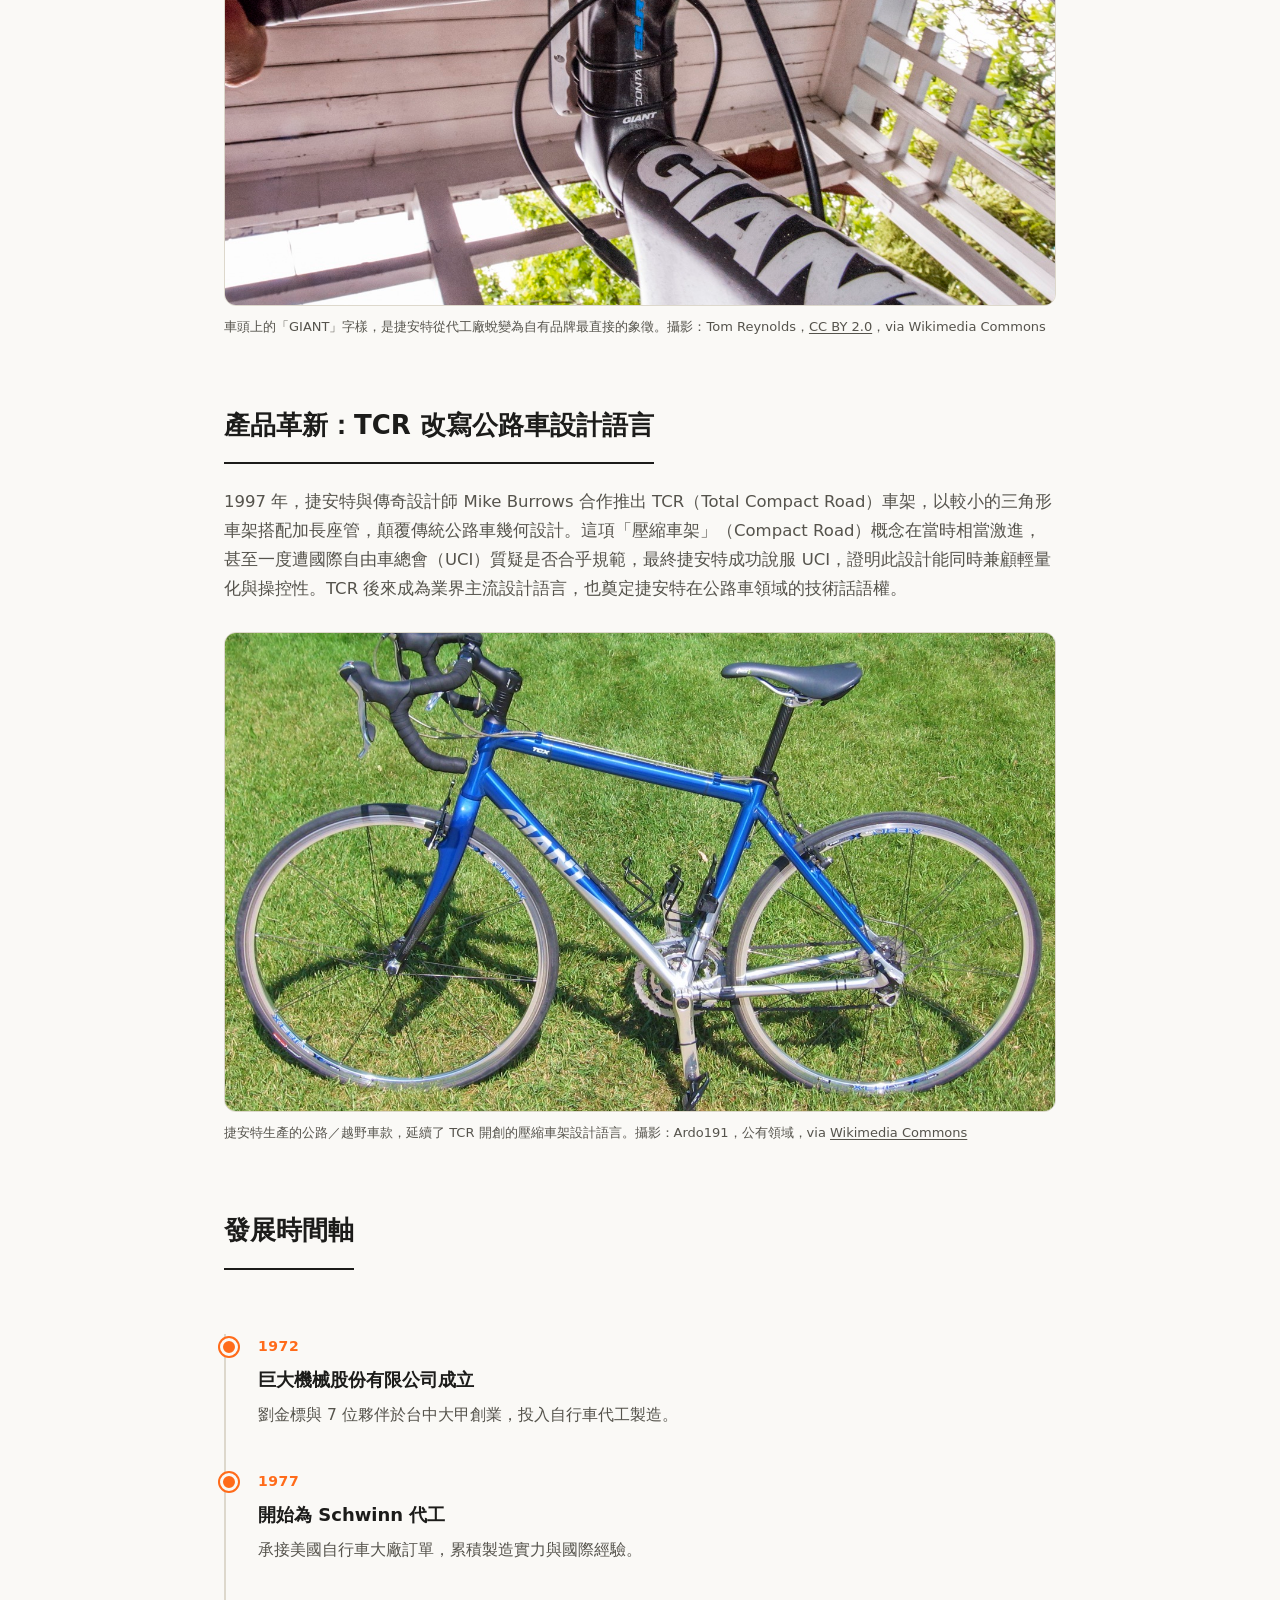
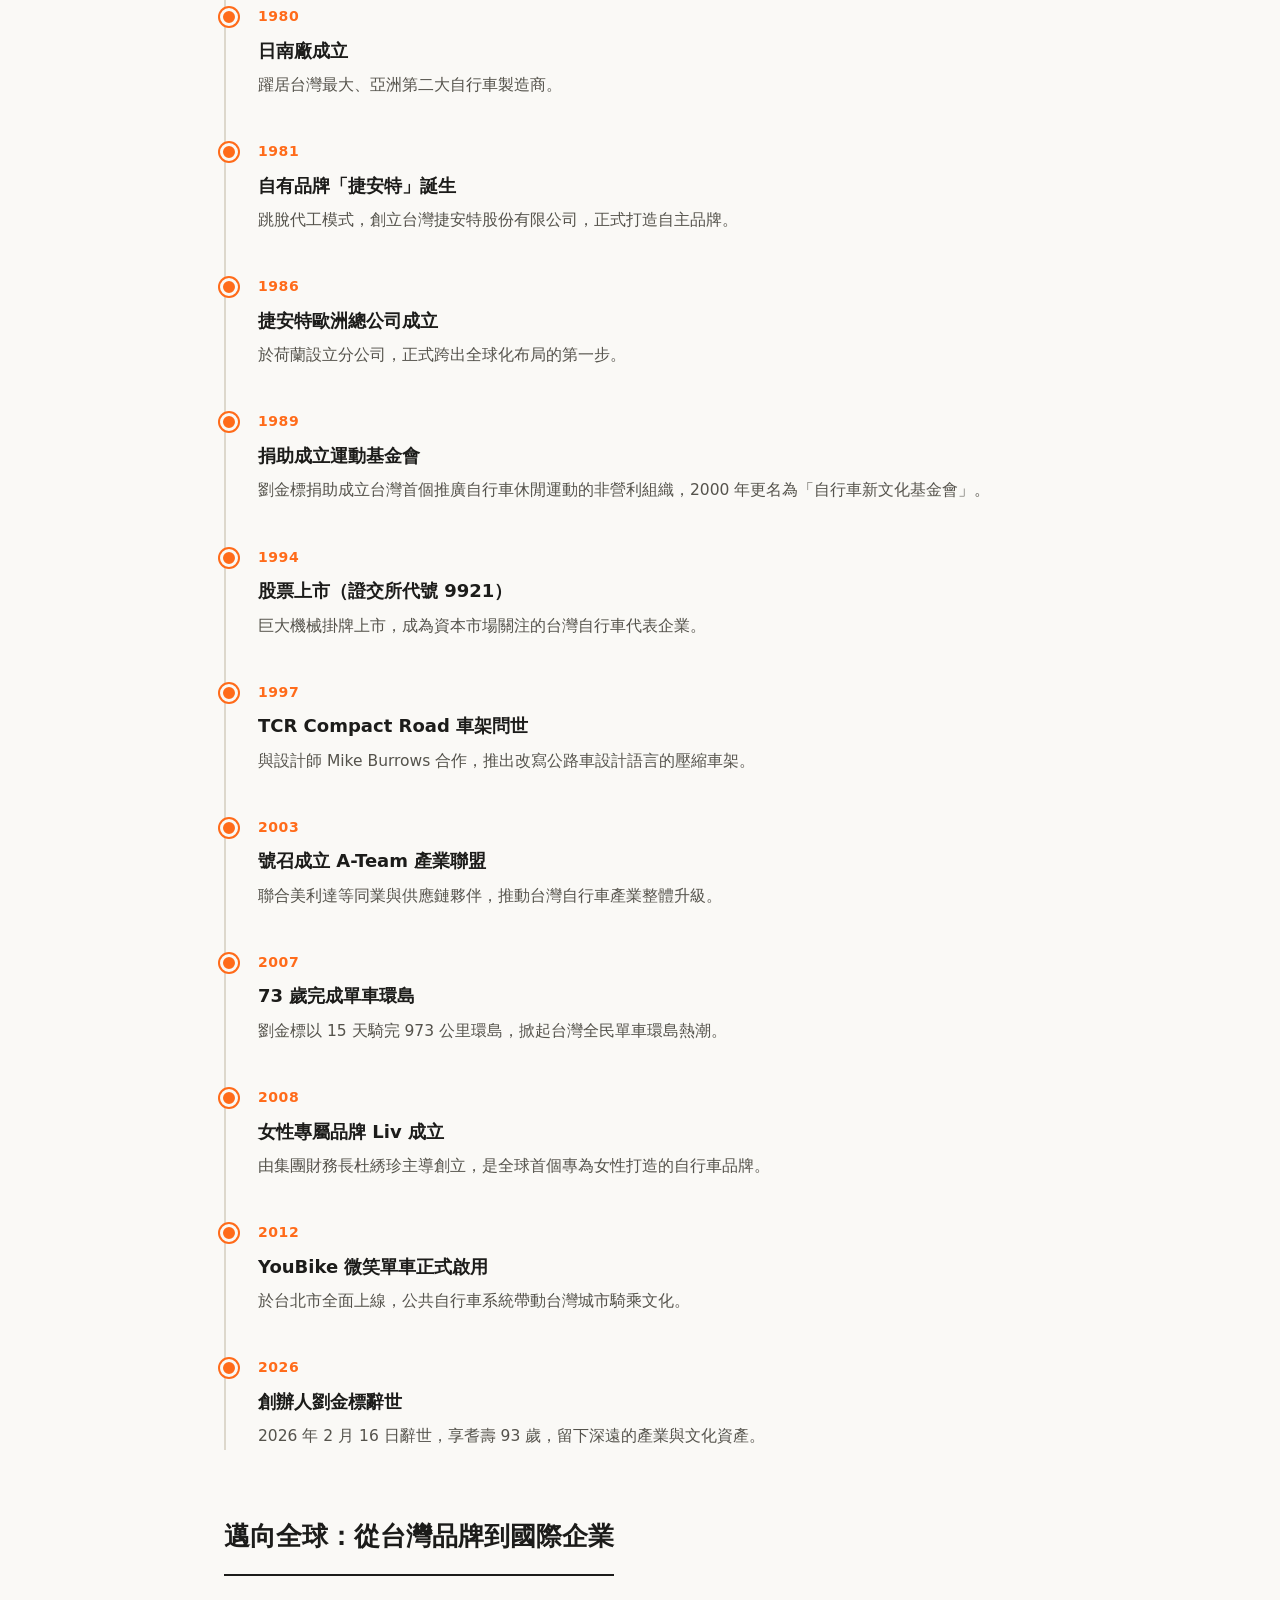
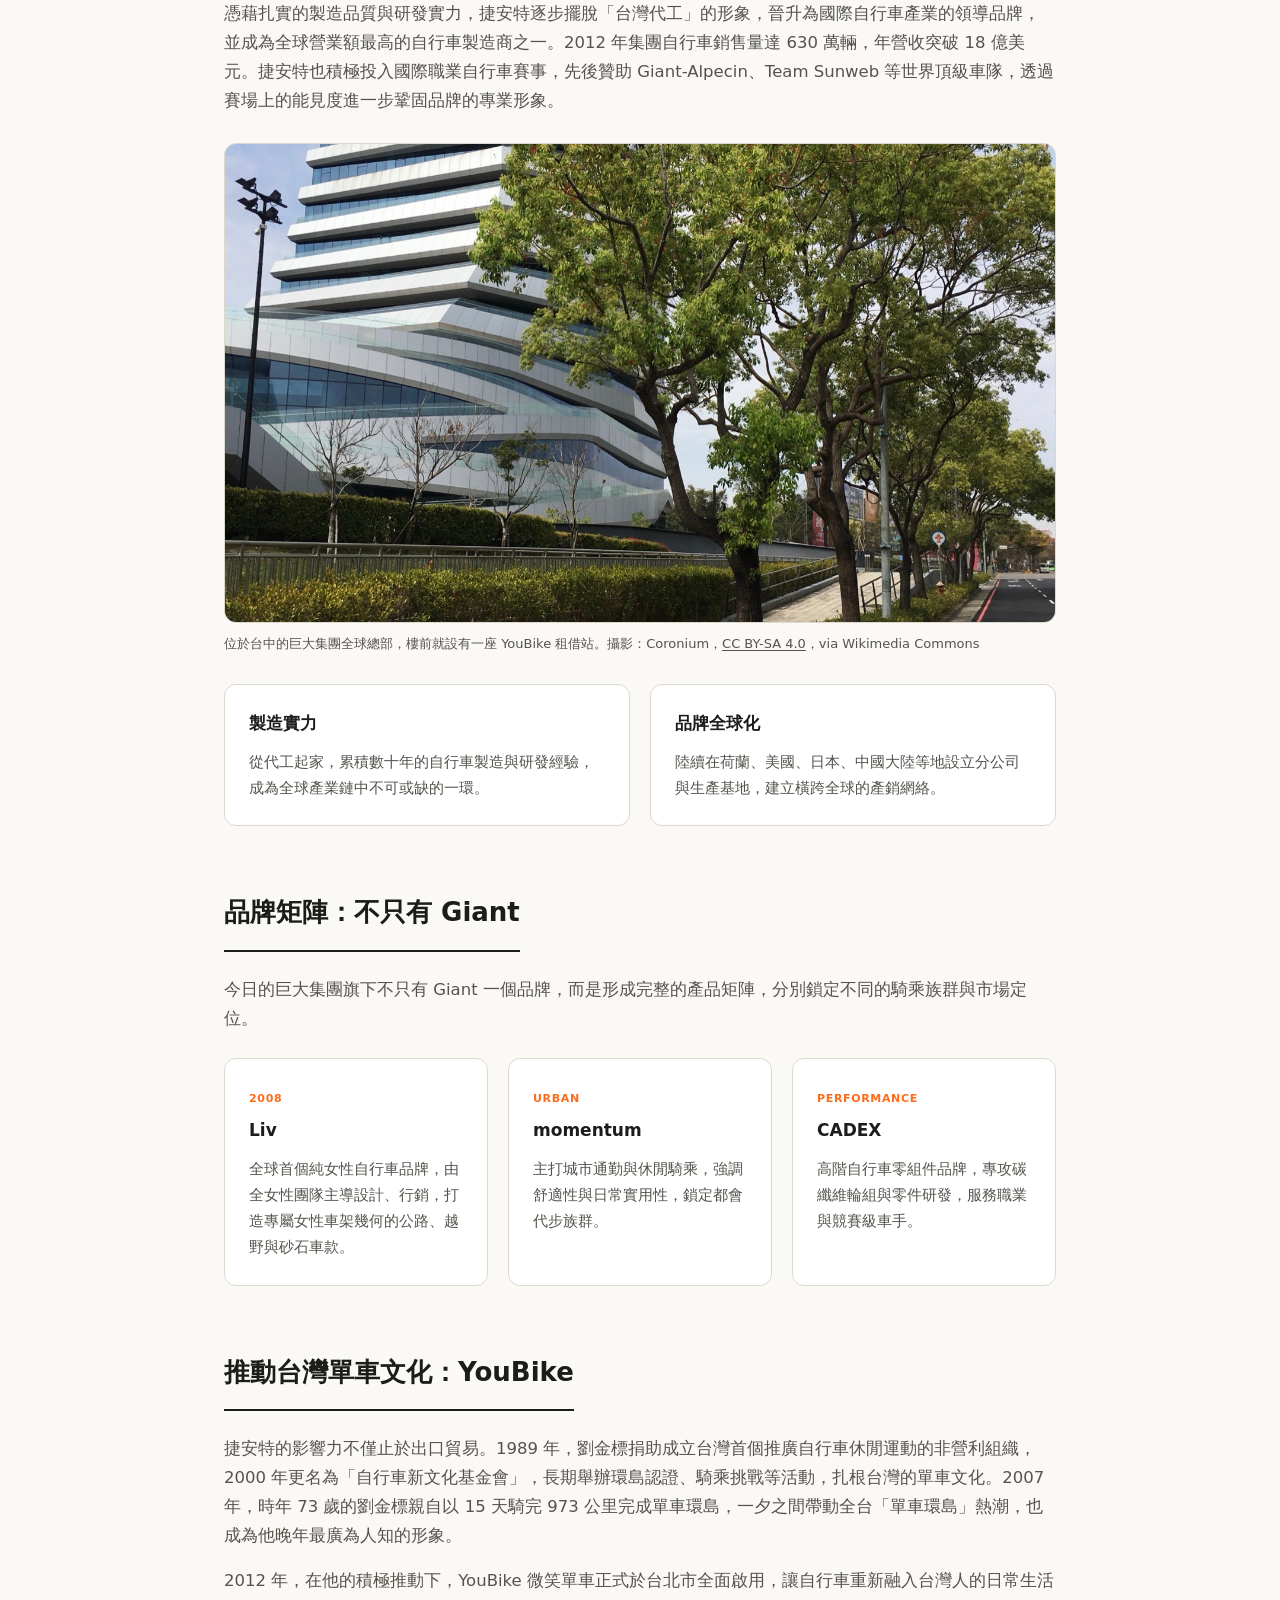
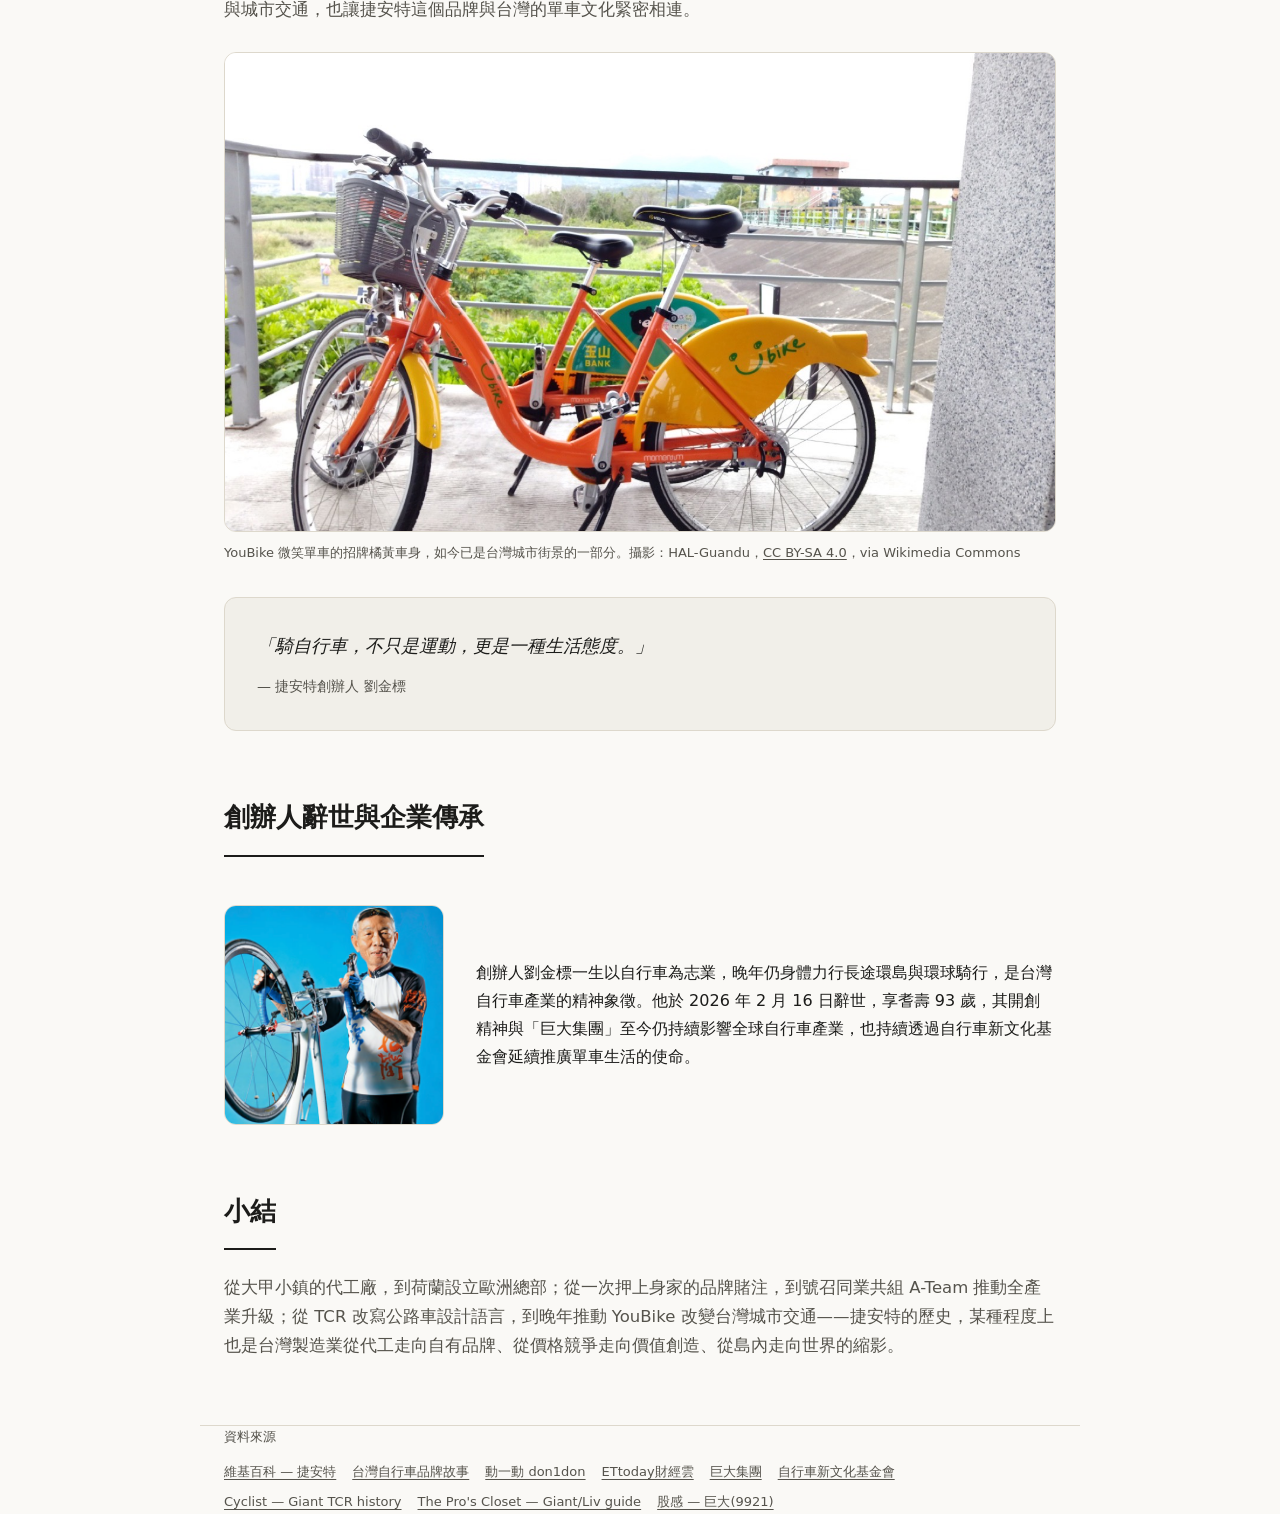
==== commit 8568f651: "Add Wikimedia Commons photos for HQ, headbadge, TCX bike, and YouBike" ====
--- a/index.html
+++ b/index.html
@@ -292,6 +292,35 @@
     font-size: 15px;
   }
 
+  .figure {
+    margin: 28px 0;
+  }
+
+  .figure img {
+    width: 100%;
+    max-height: 480px;
+    object-fit: cover;
+    border-radius: 12px;
+    border: 1px solid var(--line);
+    display: block;
+  }
+
+  .figure figcaption {
+    margin-top: 10px;
+    font-size: 13px;
+    color: var(--ink-soft);
+  }
+
+  .figure figcaption a {
+    color: var(--ink-soft);
+    text-decoration: underline;
+    text-underline-offset: 2px;
+  }
+
+  .figure figcaption a:hover {
+    color: var(--accent);
+  }
+
   .callout {
     border-left: 3px solid var(--accent);
     background: var(--bg-alt);
@@ -391,11 +420,21 @@
     <div class="callout">
       <p>這正是劉金標常談的「微笑曲線」邏輯——附加價值最低的組裝代工位於曲線谷底，兩端的研發設計與品牌行銷才是利潤所在。捷安特從谷底一路爬升，最終站上曲線頂端。</p>
     </div>
+
+    <figure class="figure">
+      <img src="assets/giant-headbadge.jpg" alt="捷安特自行車車頭上的 GIANT 品牌標誌特寫">
+      <figcaption>車頭上的「GIANT」字樣，是捷安特從代工廠蛻變為自有品牌最直接的象徵。攝影：Tom Reynolds，<a href="https://commons.wikimedia.org/wiki/File:Giant_headbadge_(15327037634).jpg" target="_blank" rel="noopener">CC BY 2.0</a>，via Wikimedia Commons</figcaption>
+    </figure>
   </section>
 
   <section>
     <h2>產品革新：TCR 改寫公路車設計語言</h2>
     <p>1997 年，捷安特與傳奇設計師 Mike Burrows 合作推出 TCR（Total Compact Road）車架，以較小的三角形車架搭配加長座管，顛覆傳統公路車幾何設計。這項「壓縮車架」（Compact Road）概念在當時相當激進，甚至一度遭國際自由車總會（UCI）質疑是否合乎規範，最終捷安特成功說服 UCI，證明此設計能同時兼顧輕量化與操控性。TCR 後來成為業界主流設計語言，也奠定捷安特在公路車領域的技術話語權。</p>
+
+    <figure class="figure">
+      <img src="assets/giant-tcx-roadbike.jpg" alt="一台捷安特 TCX 公路／越野車，停放在草地上">
+      <figcaption>捷安特生產的公路／越野車款，延續了 TCR 開創的壓縮車架設計語言。攝影：Ardo191，公有領域，via <a href="https://commons.wikimedia.org/wiki/File:Giant_TCX_Cyclocross.JPG" target="_blank" rel="noopener">Wikimedia Commons</a></figcaption>
+    </figure>
   </section>
 
   <section>
@@ -472,6 +511,11 @@
   <section>
     <h2>邁向全球：從台灣品牌到國際企業</h2>
     <p>憑藉扎實的製造品質與研發實力，捷安特逐步擺脫「台灣代工」的形象，晉升為國際自行車產業的領導品牌，並成為全球營業額最高的自行車製造商之一。2012 年集團自行車銷售量達 630 萬輛，年營收突破 18 億美元。捷安特也積極投入國際職業自行車賽事，先後贊助 Giant-Alpecin、Team Sunweb 等世界頂級車隊，透過賽場上的能見度進一步鞏固品牌的專業形象。</p>
+
+    <figure class="figure">
+      <img src="assets/giant-hq-taichung.jpg" alt="台中大雅巨大集團全球總部大樓外觀，樓前設有 YouBike 租借站">
+      <figcaption>位於台中的巨大集團全球總部，樓前就設有一座 YouBike 租借站。攝影：Coronium，<a href="https://commons.wikimedia.org/wiki/File:Youbike-GiantHeadquarters-Taichung-2024.jpg" target="_blank" rel="noopener">CC BY-SA 4.0</a>，via Wikimedia Commons</figcaption>
+    </figure>
 
     <div class="grid-2">
       <div class="card">
@@ -511,6 +555,11 @@
     <h2>推動台灣單車文化：YouBike</h2>
     <p>捷安特的影響力不僅止於出口貿易。1989 年，劉金標捐助成立台灣首個推廣自行車休閒運動的非營利組織，2000 年更名為「自行車新文化基金會」，長期舉辦環島認證、騎乘挑戰等活動，扎根台灣的單車文化。2007 年，時年 73 歲的劉金標親自以 15 天騎完 973 公里完成單車環島，一夕之間帶動全台「單車環島」熱潮，也成為他晚年最廣為人知的形象。</p>
     <p>2012 年，在他的積極推動下，YouBike 微笑單車正式於台北市全面啟用，讓自行車重新融入台灣人的日常生活與城市交通，也讓捷安特這個品牌與台灣的單車文化緊密相連。</p>
+
+    <figure class="figure">
+      <img src="assets/youbike-taipei.jpg" alt="兩台橘黃相間的 YouBike 微笑單車停靠在租借站">
+      <figcaption>YouBike 微笑單車的招牌橘黃車身，如今已是台灣城市街景的一部分。攝影：HAL-Guandu，<a href="https://commons.wikimedia.org/wiki/File:Leihfahrrad_YouBike-Taipei.jpg" target="_blank" rel="noopener">CC BY-SA 4.0</a>，via Wikimedia Commons</figcaption>
+    </figure>
 
     <div class="quote-card">
       <p>「騎自行車，不只是運動，更是一種生活態度。」</p>
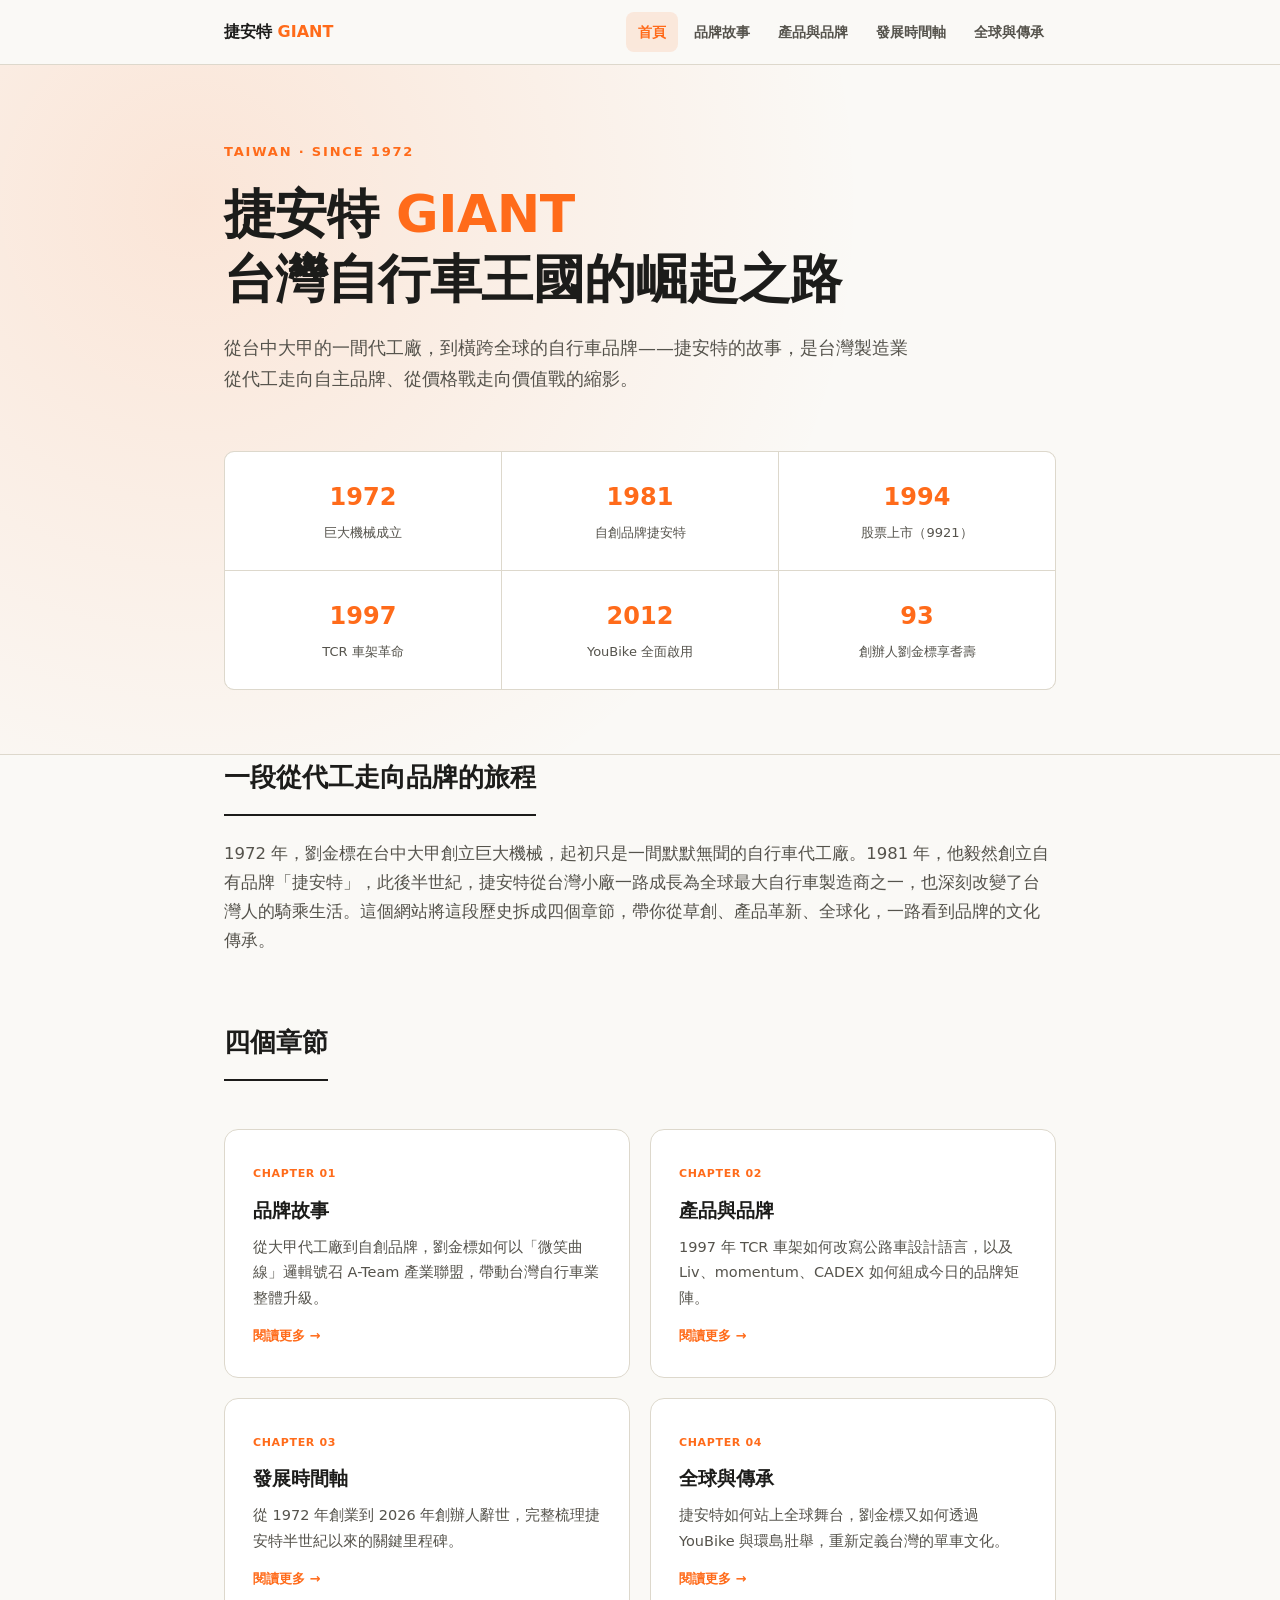
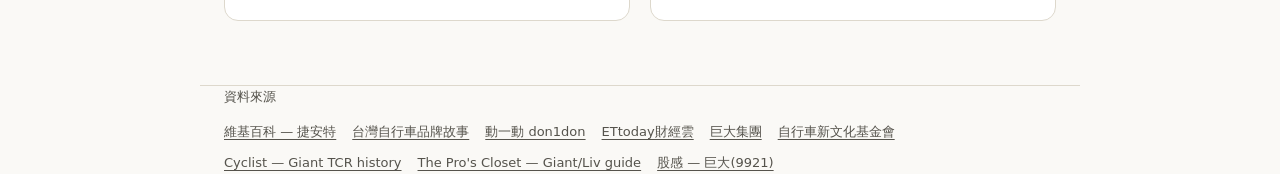
==== commit 9f9a479f: "Restructure into multi-page site with nav and prev/next pagination" ====
--- a/index.html
+++ b/index.html
@@ -4,372 +4,22 @@
 <meta charset="UTF-8">
 <meta name="viewport" content="width=device-width, initial-scale=1.0">
 <title>捷安特 GIANT — 台灣自行車王國的崛起之路</title>
-<style>
-  :root {
-    --bg: #faf9f6;
-    --bg-alt: #f1efe9;
-    --ink: #1c1c1a;
-    --ink-soft: #55534c;
-    --line: #ddd8cc;
-    --accent: #ff6b1a;
-    --accent-ink: #ffffff;
-    --card: #ffffff;
-  }
-
-  @media (prefers-color-scheme: dark) {
-    :root {
-      --bg: #15151a;
-      --bg-alt: #1c1c22;
-      --ink: #f2f1ec;
-      --ink-soft: #b3b0a5;
-      --line: #33323a;
-      --accent: #ff8a3d;
-      --accent-ink: #15151a;
-      --card: #1c1c22;
-    }
-  }
-
-  :root[data-theme="dark"] {
-    --bg: #15151a;
-    --bg-alt: #1c1c22;
-    --ink: #f2f1ec;
-    --ink-soft: #b3b0a5;
-    --line: #33323a;
-    --accent: #ff8a3d;
-    --accent-ink: #15151a;
-    --card: #1c1c22;
-  }
-
-  :root[data-theme="light"] {
-    --bg: #faf9f6;
-    --bg-alt: #f1efe9;
-    --ink: #1c1c1a;
-    --ink-soft: #55534c;
-    --line: #ddd8cc;
-    --accent: #ff6b1a;
-    --accent-ink: #ffffff;
-    --card: #ffffff;
-  }
-
-  * { box-sizing: border-box; }
-
-  body {
-    margin: 0;
-    background: var(--bg);
-    color: var(--ink);
-    font-family: "Noto Sans TC", "PingFang TC", "Microsoft JhengHei", system-ui, sans-serif;
-    line-height: 1.75;
-    -webkit-font-smoothing: antialiased;
-  }
-
-  .wrap {
-    max-width: 880px;
-    margin: 0 auto;
-    padding: 0 24px;
-  }
-
-  header.hero {
-    padding: 110px 0 80px;
-    background:
-      radial-gradient(circle at 15% 20%, color-mix(in srgb, var(--accent) 14%, transparent), transparent 55%),
-      var(--bg);
-    border-bottom: 1px solid var(--line);
-  }
-
-  .eyebrow {
-    display: inline-block;
-    font-size: 13px;
-    letter-spacing: 0.14em;
-    text-transform: uppercase;
-    color: var(--accent);
-    font-weight: 700;
-    margin-bottom: 18px;
-  }
-
-  h1 {
-    font-size: clamp(32px, 5vw, 52px);
-    line-height: 1.25;
-    margin: 0 0 20px;
-    letter-spacing: -0.01em;
-  }
-
-  h1 span {
-    color: var(--accent);
-  }
-
-  .hero p.lede {
-    font-size: 18px;
-    color: var(--ink-soft);
-    max-width: 60ch;
-    margin: 0;
-  }
-
-  .stats {
-    display: grid;
-    grid-template-columns: repeat(3, 1fr);
-    gap: 1px;
-    background: var(--line);
-    border: 1px solid var(--line);
-    margin-top: 56px;
-    border-radius: 10px;
-    overflow: hidden;
-  }
-
-  .stat {
-    background: var(--card);
-    padding: 24px 18px;
-    text-align: center;
-  }
-
-  .stat .num {
-    font-size: 24px;
-    font-weight: 800;
-    color: var(--accent);
-    display: block;
-  }
-
-  .stat .label {
-    font-size: 13px;
-    color: var(--ink-soft);
-    margin-top: 6px;
-  }
-
-  main {
-    padding: 72px 0 40px;
-  }
-
-  section {
-    margin-bottom: 64px;
-  }
-
-  h2 {
-    font-size: 26px;
-    margin: 0 0 24px;
-    padding-bottom: 14px;
-    border-bottom: 2px solid var(--ink);
-    display: inline-block;
-  }
-
-  h3.subhead {
-    font-size: 18px;
-    margin: 32px 0 12px;
-  }
-
-  section > p {
-    color: var(--ink-soft);
-    font-size: 16.5px;
-    margin: 0 0 16px;
-  }
-
-  .timeline {
-    position: relative;
-    margin-top: 40px;
-    padding-left: 32px;
-    border-left: 2px solid var(--line);
-  }
-
-  .tl-item {
-    position: relative;
-    padding-bottom: 40px;
-  }
-
-  .tl-item:last-child {
-    padding-bottom: 0;
-  }
-
-  .tl-item::before {
-    content: "";
-    position: absolute;
-    left: -38px;
-    top: 4px;
-    width: 12px;
-    height: 12px;
-    border-radius: 50%;
-    background: var(--accent);
-    border: 3px solid var(--bg);
-    box-shadow: 0 0 0 2px var(--accent);
-  }
-
-  .tl-year {
-    font-size: 14px;
-    font-weight: 800;
-    color: var(--accent);
-    letter-spacing: 0.04em;
-    margin-bottom: 6px;
-  }
-
-  .tl-title {
-    font-size: 18px;
-    font-weight: 700;
-    margin-bottom: 6px;
-  }
-
-  .tl-desc {
-    color: var(--ink-soft);
-    font-size: 15.5px;
-  }
-
-  .quote-card {
-    background: var(--bg-alt);
-    border: 1px solid var(--line);
-    border-radius: 12px;
-    padding: 32px;
-    margin-top: 32px;
-  }
-
-  .quote-card p {
-    font-size: 18px;
-    font-style: italic;
-    color: var(--ink);
-    margin: 0 0 12px;
-  }
-
-  .quote-card .who {
-    font-size: 14px;
-    color: var(--ink-soft);
-  }
-
-  .grid-2 {
-    display: grid;
-    grid-template-columns: 1fr 1fr;
-    gap: 20px;
-    margin-top: 24px;
-  }
-
-  .grid-3 {
-    display: grid;
-    grid-template-columns: repeat(3, 1fr);
-    gap: 20px;
-    margin-top: 24px;
-  }
-
-  .founder {
-    display: grid;
-    grid-template-columns: 220px 1fr;
-    gap: 32px;
-    align-items: center;
-    margin-top: 24px;
-  }
-
-  .founder-photo {
-    width: 100%;
-    aspect-ratio: 1 / 1;
-    object-fit: cover;
-    object-position: center 20%;
-    border-radius: 12px;
-    border: 1px solid var(--line);
-  }
-
-  .founder p {
-    margin: 0;
-  }
-
-  .card {
-    background: var(--card);
-    border: 1px solid var(--line);
-    border-radius: 12px;
-    padding: 24px;
-  }
-
-  .card .tag {
-    display: inline-block;
-    font-size: 11px;
-    font-weight: 800;
-    letter-spacing: 0.06em;
-    color: var(--accent);
-    text-transform: uppercase;
-    margin-bottom: 8px;
-  }
-
-  .card h3 {
-    margin: 0 0 10px;
-    font-size: 17px;
-  }
-
-  .card p {
-    margin: 0;
-    color: var(--ink-soft);
-    font-size: 15px;
-  }
-
-  .figure {
-    margin: 28px 0;
-  }
-
-  .figure img {
-    width: 100%;
-    max-height: 480px;
-    object-fit: cover;
-    border-radius: 12px;
-    border: 1px solid var(--line);
-    display: block;
-  }
-
-  .figure figcaption {
-    margin-top: 10px;
-    font-size: 13px;
-    color: var(--ink-soft);
-  }
-
-  .figure figcaption a {
-    color: var(--ink-soft);
-    text-decoration: underline;
-    text-underline-offset: 2px;
-  }
-
-  .figure figcaption a:hover {
-    color: var(--accent);
-  }
-
-  .callout {
-    border-left: 3px solid var(--accent);
-    background: var(--bg-alt);
-    padding: 18px 22px;
-    border-radius: 0 10px 10px 0;
-    margin: 24px 0;
-  }
-
-  .callout p {
-    margin: 0;
-    color: var(--ink);
-    font-size: 15.5px;
-  }
-
-  footer {
-    border-top: 1px solid var(--line);
-    padding: 32px 0 60px;
-    color: var(--ink-soft);
-    font-size: 13px;
-  }
-
-  footer .sources {
-    margin-top: 12px;
-    display: flex;
-    flex-wrap: wrap;
-    gap: 8px 16px;
-  }
-
-  footer a {
-    color: var(--ink-soft);
-    text-decoration: underline;
-    text-underline-offset: 3px;
-  }
-
-  footer a:hover {
-    color: var(--accent);
-  }
-
-  @media (max-width: 640px) {
-    header.hero { padding: 72px 0 56px; }
-    .stats { grid-template-columns: repeat(2, 1fr); }
-    .grid-2, .grid-3 { grid-template-columns: 1fr; }
-    main { padding: 48px 0 20px; }
-    .founder { grid-template-columns: 1fr; }
-    .founder-photo { max-width: 260px; margin: 0 auto; }
-  }
-</style>
+<link rel="stylesheet" href="assets/style.css">
 </head>
 <body>
+
+<nav class="site-nav">
+  <div class="wrap nav-inner">
+    <a class="nav-logo" href="index.html">捷安特 <span>GIANT</span></a>
+    <div class="nav-links">
+      <a href="index.html" class="active">首頁</a>
+      <a href="brand-story.html">品牌故事</a>
+      <a href="innovation.html">產品與品牌</a>
+      <a href="timeline.html">發展時間軸</a>
+      <a href="legacy.html">全球與傳承</a>
+    </div>
+  </div>
+</nav>
 
 <header class="hero">
   <div class="wrap">
@@ -409,175 +59,38 @@
 <main class="wrap">
 
   <section>
-    <h2>草創時期：從沙鹿到大甲的代工廠</h2>
-    <p>1972 年，劉金標與 7 位夥伴——包括姊姊杜劉月嬌、外甥女杜綉珍等人——在台中縣大甲鎮（今台中市大甲區）共同創立「巨大機械股份有限公司」。創業初期，巨大只是一家默默無聞的自行車代工廠，直到 1977 年開始為美國自行車大廠 Schwinn 代工生產，才逐漸站穩腳步。1980 年，巨大成立日南廠，一躍成為台灣最大、亞洲第二大的自行車製造商。</p>
-    <p>然而純代工的隱憂在 1980 年代逐漸浮現：客戶隨時可能轉單，議價權始終不在自己手上。這段「幫別人做嫁衣」的經歷，也埋下了劉金標日後決心打造自有品牌的種子。</p>
+    <h2>一段從代工走向品牌的旅程</h2>
+    <p>1972 年，劉金標在台中大甲創立巨大機械，起初只是一間默默無聞的自行車代工廠。1981 年，他毅然創立自有品牌「捷安特」，此後半世紀，捷安特從台灣小廠一路成長為全球最大自行車製造商之一，也深刻改變了台灣人的騎乘生活。這個網站將這段歷史拆成四個章節，帶你從草創、產品革新、全球化，一路看到品牌的文化傳承。</p>
   </section>
 
   <section>
-    <h2>從代工到品牌：微笑曲線的實踐</h2>
-    <p>1981 年，捷安特品牌正式誕生後，劉金標並未止步於「有品牌」，而是持續思考如何讓台灣自行車產業整體升級。2003 年，他號召包括競爭對手美利達（Merida）在內的上下游廠商，成立「A-Team」產業聯盟，目標不是壓低成本互相削價，而是共同提升研發、品管與交期，推動台灣從「量產代工」轉向「高值化研發製造」中心，避開與中國大陸的低價競爭。</p>
-    <div class="callout">
-      <p>這正是劉金標常談的「微笑曲線」邏輯——附加價值最低的組裝代工位於曲線谷底，兩端的研發設計與品牌行銷才是利潤所在。捷安特從谷底一路爬升，最終站上曲線頂端。</p>
+    <h2>四個章節</h2>
+    <div class="nav-cards">
+      <a class="nav-card" href="brand-story.html">
+        <span class="tag">Chapter 01</span>
+        <h3>品牌故事</h3>
+        <p>從大甲代工廠到自創品牌，劉金標如何以「微笑曲線」邏輯號召 A-Team 產業聯盟，帶動台灣自行車業整體升級。</p>
+        <span class="arrow">閱讀更多 →</span>
+      </a>
+      <a class="nav-card" href="innovation.html">
+        <span class="tag">Chapter 02</span>
+        <h3>產品與品牌</h3>
+        <p>1997 年 TCR 車架如何改寫公路車設計語言，以及 Liv、momentum、CADEX 如何組成今日的品牌矩陣。</p>
+        <span class="arrow">閱讀更多 →</span>
+      </a>
+      <a class="nav-card" href="timeline.html">
+        <span class="tag">Chapter 03</span>
+        <h3>發展時間軸</h3>
+        <p>從 1972 年創業到 2026 年創辦人辭世，完整梳理捷安特半世紀以來的關鍵里程碑。</p>
+        <span class="arrow">閱讀更多 →</span>
+      </a>
+      <a class="nav-card" href="legacy.html">
+        <span class="tag">Chapter 04</span>
+        <h3>全球與傳承</h3>
+        <p>捷安特如何站上全球舞台，劉金標又如何透過 YouBike 與環島壯舉，重新定義台灣的單車文化。</p>
+        <span class="arrow">閱讀更多 →</span>
+      </a>
     </div>
-
-    <figure class="figure">
-      <img src="assets/giant-headbadge.jpg" alt="捷安特自行車車頭上的 GIANT 品牌標誌特寫">
-      <figcaption>車頭上的「GIANT」字樣，是捷安特從代工廠蛻變為自有品牌最直接的象徵。攝影：Tom Reynolds，<a href="https://commons.wikimedia.org/wiki/File:Giant_headbadge_(15327037634).jpg" target="_blank" rel="noopener">CC BY 2.0</a>，via Wikimedia Commons</figcaption>
-    </figure>
-  </section>
-
-  <section>
-    <h2>產品革新：TCR 改寫公路車設計語言</h2>
-    <p>1997 年，捷安特與傳奇設計師 Mike Burrows 合作推出 TCR（Total Compact Road）車架，以較小的三角形車架搭配加長座管，顛覆傳統公路車幾何設計。這項「壓縮車架」（Compact Road）概念在當時相當激進，甚至一度遭國際自由車總會（UCI）質疑是否合乎規範，最終捷安特成功說服 UCI，證明此設計能同時兼顧輕量化與操控性。TCR 後來成為業界主流設計語言，也奠定捷安特在公路車領域的技術話語權。</p>
-
-    <figure class="figure">
-      <img src="assets/giant-tcx-roadbike.jpg" alt="一台捷安特 TCX 公路／越野車，停放在草地上">
-      <figcaption>捷安特生產的公路／越野車款，延續了 TCR 開創的壓縮車架設計語言。攝影：Ardo191，公有領域，via <a href="https://commons.wikimedia.org/wiki/File:Giant_TCX_Cyclocross.JPG" target="_blank" rel="noopener">Wikimedia Commons</a></figcaption>
-    </figure>
-  </section>
-
-  <section>
-    <h2>發展時間軸</h2>
-    <div class="timeline">
-      <div class="tl-item">
-        <div class="tl-year">1972</div>
-        <div class="tl-title">巨大機械股份有限公司成立</div>
-        <div class="tl-desc">劉金標與 7 位夥伴於台中大甲創業，投入自行車代工製造。</div>
-      </div>
-      <div class="tl-item">
-        <div class="tl-year">1977</div>
-        <div class="tl-title">開始為 Schwinn 代工</div>
-        <div class="tl-desc">承接美國自行車大廠訂單，累積製造實力與國際經驗。</div>
-      </div>
-      <div class="tl-item">
-        <div class="tl-year">1980</div>
-        <div class="tl-title">日南廠成立</div>
-        <div class="tl-desc">躍居台灣最大、亞洲第二大自行車製造商。</div>
-      </div>
-      <div class="tl-item">
-        <div class="tl-year">1981</div>
-        <div class="tl-title">自有品牌「捷安特」誕生</div>
-        <div class="tl-desc">跳脫代工模式，創立台灣捷安特股份有限公司，正式打造自主品牌。</div>
-      </div>
-      <div class="tl-item">
-        <div class="tl-year">1986</div>
-        <div class="tl-title">捷安特歐洲總公司成立</div>
-        <div class="tl-desc">於荷蘭設立分公司，正式跨出全球化布局的第一步。</div>
-      </div>
-      <div class="tl-item">
-        <div class="tl-year">1989</div>
-        <div class="tl-title">捐助成立運動基金會</div>
-        <div class="tl-desc">劉金標捐助成立台灣首個推廣自行車休閒運動的非營利組織，2000 年更名為「自行車新文化基金會」。</div>
-      </div>
-      <div class="tl-item">
-        <div class="tl-year">1994</div>
-        <div class="tl-title">股票上市（證交所代號 9921）</div>
-        <div class="tl-desc">巨大機械掛牌上市，成為資本市場關注的台灣自行車代表企業。</div>
-      </div>
-      <div class="tl-item">
-        <div class="tl-year">1997</div>
-        <div class="tl-title">TCR Compact Road 車架問世</div>
-        <div class="tl-desc">與設計師 Mike Burrows 合作，推出改寫公路車設計語言的壓縮車架。</div>
-      </div>
-      <div class="tl-item">
-        <div class="tl-year">2003</div>
-        <div class="tl-title">號召成立 A-Team 產業聯盟</div>
-        <div class="tl-desc">聯合美利達等同業與供應鏈夥伴，推動台灣自行車產業整體升級。</div>
-      </div>
-      <div class="tl-item">
-        <div class="tl-year">2007</div>
-        <div class="tl-title">73 歲完成單車環島</div>
-        <div class="tl-desc">劉金標以 15 天騎完 973 公里環島，掀起台灣全民單車環島熱潮。</div>
-      </div>
-      <div class="tl-item">
-        <div class="tl-year">2008</div>
-        <div class="tl-title">女性專屬品牌 Liv 成立</div>
-        <div class="tl-desc">由集團財務長杜綉珍主導創立，是全球首個專為女性打造的自行車品牌。</div>
-      </div>
-      <div class="tl-item">
-        <div class="tl-year">2012</div>
-        <div class="tl-title">YouBike 微笑單車正式啟用</div>
-        <div class="tl-desc">於台北市全面上線，公共自行車系統帶動台灣城市騎乘文化。</div>
-      </div>
-      <div class="tl-item">
-        <div class="tl-year">2026</div>
-        <div class="tl-title">創辦人劉金標辭世</div>
-        <div class="tl-desc">2026 年 2 月 16 日辭世，享耆壽 93 歲，留下深遠的產業與文化資產。</div>
-      </div>
-    </div>
-  </section>
-
-  <section>
-    <h2>邁向全球：從台灣品牌到國際企業</h2>
-    <p>憑藉扎實的製造品質與研發實力，捷安特逐步擺脫「台灣代工」的形象，晉升為國際自行車產業的領導品牌，並成為全球營業額最高的自行車製造商之一。2012 年集團自行車銷售量達 630 萬輛，年營收突破 18 億美元。捷安特也積極投入國際職業自行車賽事，先後贊助 Giant-Alpecin、Team Sunweb 等世界頂級車隊，透過賽場上的能見度進一步鞏固品牌的專業形象。</p>
-
-    <figure class="figure">
-      <img src="assets/giant-hq-taichung.jpg" alt="台中大雅巨大集團全球總部大樓外觀，樓前設有 YouBike 租借站">
-      <figcaption>位於台中的巨大集團全球總部，樓前就設有一座 YouBike 租借站。攝影：Coronium，<a href="https://commons.wikimedia.org/wiki/File:Youbike-GiantHeadquarters-Taichung-2024.jpg" target="_blank" rel="noopener">CC BY-SA 4.0</a>，via Wikimedia Commons</figcaption>
-    </figure>
-
-    <div class="grid-2">
-      <div class="card">
-        <h3>製造實力</h3>
-        <p>從代工起家，累積數十年的自行車製造與研發經驗，成為全球產業鏈中不可或缺的一環。</p>
-      </div>
-      <div class="card">
-        <h3>品牌全球化</h3>
-        <p>陸續在荷蘭、美國、日本、中國大陸等地設立分公司與生產基地，建立橫跨全球的產銷網絡。</p>
-      </div>
-    </div>
-  </section>
-
-  <section>
-    <h2>品牌矩陣：不只有 Giant</h2>
-    <p>今日的巨大集團旗下不只有 Giant 一個品牌，而是形成完整的產品矩陣，分別鎖定不同的騎乘族群與市場定位。</p>
-    <div class="grid-3">
-      <div class="card">
-        <span class="tag">2008</span>
-        <h3>Liv</h3>
-        <p>全球首個純女性自行車品牌，由全女性團隊主導設計、行銷，打造專屬女性車架幾何的公路、越野與砂石車款。</p>
-      </div>
-      <div class="card">
-        <span class="tag">Urban</span>
-        <h3>momentum</h3>
-        <p>主打城市通勤與休閒騎乘，強調舒適性與日常實用性，鎖定都會代步族群。</p>
-      </div>
-      <div class="card">
-        <span class="tag">Performance</span>
-        <h3>CADEX</h3>
-        <p>高階自行車零組件品牌，專攻碳纖維輪組與零件研發，服務職業與競賽級車手。</p>
-      </div>
-    </div>
-  </section>
-
-  <section>
-    <h2>推動台灣單車文化：YouBike</h2>
-    <p>捷安特的影響力不僅止於出口貿易。1989 年，劉金標捐助成立台灣首個推廣自行車休閒運動的非營利組織，2000 年更名為「自行車新文化基金會」，長期舉辦環島認證、騎乘挑戰等活動，扎根台灣的單車文化。2007 年，時年 73 歲的劉金標親自以 15 天騎完 973 公里完成單車環島，一夕之間帶動全台「單車環島」熱潮，也成為他晚年最廣為人知的形象。</p>
-    <p>2012 年，在他的積極推動下，YouBike 微笑單車正式於台北市全面啟用，讓自行車重新融入台灣人的日常生活與城市交通，也讓捷安特這個品牌與台灣的單車文化緊密相連。</p>
-
-    <figure class="figure">
-      <img src="assets/youbike-taipei.jpg" alt="兩台橘黃相間的 YouBike 微笑單車停靠在租借站">
-      <figcaption>YouBike 微笑單車的招牌橘黃車身，如今已是台灣城市街景的一部分。攝影：HAL-Guandu，<a href="https://commons.wikimedia.org/wiki/File:Leihfahrrad_YouBike-Taipei.jpg" target="_blank" rel="noopener">CC BY-SA 4.0</a>，via Wikimedia Commons</figcaption>
-    </figure>
-
-    <div class="quote-card">
-      <p>「騎自行車，不只是運動，更是一種生活態度。」</p>
-      <div class="who">— 捷安特創辦人 劉金標</div>
-    </div>
-  </section>
-
-  <section>
-    <h2>創辦人辭世與企業傳承</h2>
-    <div class="founder">
-      <img class="founder-photo" src="assets/liu-jin-biao.png" alt="捷安特創辦人劉金標手持自行車輪，身穿騎行服">
-      <p>創辦人劉金標一生以自行車為志業，晚年仍身體力行長途環島與環球騎行，是台灣自行車產業的精神象徵。他於 2026 年 2 月 16 日辭世，享耆壽 93 歲，其開創精神與「巨大集團」至今仍持續影響全球自行車產業，也持續透過自行車新文化基金會延續推廣單車生活的使命。</p>
-    </div>
-  </section>
-
-  <section>
-    <h2>小結</h2>
-    <p>從大甲小鎮的代工廠，到荷蘭設立歐洲總部；從一次押上身家的品牌賭注，到號召同業共組 A-Team 推動全產業升級；從 TCR 改寫公路車設計語言，到晚年推動 YouBike 改變台灣城市交通——捷安特的歷史，某種程度上也是台灣製造業從代工走向自有品牌、從價格競爭走向價值創造、從島內走向世界的縮影。</p>
   </section>
 
 </main>
--- a/assets/style.css
+++ b/assets/style.css
@@ -0,0 +1,577 @@
+:root {
+  --bg: #faf9f6;
+  --bg-alt: #f1efe9;
+  --ink: #1c1c1a;
+  --ink-soft: #55534c;
+  --line: #ddd8cc;
+  --accent: #ff6b1a;
+  --accent-ink: #ffffff;
+  --card: #ffffff;
+}
+
+@media (prefers-color-scheme: dark) {
+  :root {
+    --bg: #15151a;
+    --bg-alt: #1c1c22;
+    --ink: #f2f1ec;
+    --ink-soft: #b3b0a5;
+    --line: #33323a;
+    --accent: #ff8a3d;
+    --accent-ink: #15151a;
+    --card: #1c1c22;
+  }
+}
+
+:root[data-theme="dark"] {
+  --bg: #15151a;
+  --bg-alt: #1c1c22;
+  --ink: #f2f1ec;
+  --ink-soft: #b3b0a5;
+  --line: #33323a;
+  --accent: #ff8a3d;
+  --accent-ink: #15151a;
+  --card: #1c1c22;
+}
+
+:root[data-theme="light"] {
+  --bg: #faf9f6;
+  --bg-alt: #f1efe9;
+  --ink: #1c1c1a;
+  --ink-soft: #55534c;
+  --line: #ddd8cc;
+  --accent: #ff6b1a;
+  --accent-ink: #ffffff;
+  --card: #ffffff;
+}
+
+* { box-sizing: border-box; }
+
+body {
+  margin: 0;
+  background: var(--bg);
+  color: var(--ink);
+  font-family: "Noto Sans TC", "PingFang TC", "Microsoft JhengHei", system-ui, sans-serif;
+  line-height: 1.75;
+  -webkit-font-smoothing: antialiased;
+}
+
+.wrap {
+  max-width: 880px;
+  margin: 0 auto;
+  padding: 0 24px;
+}
+
+/* ---------- Site nav ---------- */
+
+.site-nav {
+  position: sticky;
+  top: 0;
+  z-index: 20;
+  background: color-mix(in srgb, var(--bg) 88%, transparent);
+  backdrop-filter: blur(10px);
+  border-bottom: 1px solid var(--line);
+}
+
+.nav-inner {
+  display: flex;
+  align-items: center;
+  justify-content: space-between;
+  gap: 20px;
+  height: 64px;
+}
+
+.nav-logo {
+  font-weight: 800;
+  font-size: 16px;
+  color: var(--ink);
+  text-decoration: none;
+  white-space: nowrap;
+}
+
+.nav-logo span {
+  color: var(--accent);
+}
+
+.nav-links {
+  display: flex;
+  gap: 4px;
+  overflow-x: auto;
+  scrollbar-width: none;
+}
+
+.nav-links::-webkit-scrollbar {
+  display: none;
+}
+
+.nav-links a {
+  white-space: nowrap;
+  font-size: 14px;
+  font-weight: 600;
+  color: var(--ink-soft);
+  text-decoration: none;
+  padding: 8px 12px;
+  border-radius: 8px;
+  transition: color 0.15s, background 0.15s;
+}
+
+.nav-links a:hover {
+  color: var(--ink);
+  background: var(--bg-alt);
+}
+
+.nav-links a.active {
+  color: var(--accent);
+  background: color-mix(in srgb, var(--accent) 12%, transparent);
+}
+
+/* ---------- Page header (non-home) ---------- */
+
+.page-header {
+  padding: 56px 0 40px;
+  background:
+    radial-gradient(circle at 15% 20%, color-mix(in srgb, var(--accent) 12%, transparent), transparent 55%),
+    var(--bg);
+  border-bottom: 1px solid var(--line);
+}
+
+.page-header .eyebrow {
+  display: inline-block;
+  font-size: 13px;
+  letter-spacing: 0.14em;
+  text-transform: uppercase;
+  color: var(--accent);
+  font-weight: 700;
+  margin-bottom: 14px;
+}
+
+.page-header h1 {
+  font-size: clamp(28px, 4.2vw, 42px);
+  line-height: 1.3;
+  margin: 0 0 14px;
+  letter-spacing: -0.01em;
+}
+
+.page-header p.lede {
+  font-size: 17px;
+  color: var(--ink-soft);
+  max-width: 62ch;
+  margin: 0;
+}
+
+/* ---------- Hero (home only) ---------- */
+
+header.hero {
+  padding: 72px 0 64px;
+  background:
+    radial-gradient(circle at 15% 20%, color-mix(in srgb, var(--accent) 14%, transparent), transparent 55%),
+    var(--bg);
+  border-bottom: 1px solid var(--line);
+}
+
+.eyebrow {
+  display: inline-block;
+  font-size: 13px;
+  letter-spacing: 0.14em;
+  text-transform: uppercase;
+  color: var(--accent);
+  font-weight: 700;
+  margin-bottom: 18px;
+}
+
+h1 {
+  font-size: clamp(32px, 5vw, 52px);
+  line-height: 1.25;
+  margin: 0 0 20px;
+  letter-spacing: -0.01em;
+}
+
+h1 span {
+  color: var(--accent);
+}
+
+.hero p.lede {
+  font-size: 18px;
+  color: var(--ink-soft);
+  max-width: 60ch;
+  margin: 0;
+}
+
+.stats {
+  display: grid;
+  grid-template-columns: repeat(3, 1fr);
+  gap: 1px;
+  background: var(--line);
+  border: 1px solid var(--line);
+  margin-top: 56px;
+  border-radius: 10px;
+  overflow: hidden;
+}
+
+.stat {
+  background: var(--card);
+  padding: 24px 18px;
+  text-align: center;
+}
+
+.stat .num {
+  font-size: 24px;
+  font-weight: 800;
+  color: var(--accent);
+  display: block;
+}
+
+.stat .label {
+  font-size: 13px;
+  color: var(--ink-soft);
+  margin-top: 6px;
+}
+
+/* ---------- Main content ---------- */
+
+main {
+  padding: 72px 0 40px;
+}
+
+main.page-main {
+  padding: 56px 0 40px;
+}
+
+section {
+  margin-bottom: 64px;
+}
+
+h2 {
+  font-size: 26px;
+  margin: 0 0 24px;
+  padding-bottom: 14px;
+  border-bottom: 2px solid var(--ink);
+  display: inline-block;
+}
+
+h3.subhead {
+  font-size: 18px;
+  margin: 32px 0 12px;
+}
+
+section > p {
+  color: var(--ink-soft);
+  font-size: 16.5px;
+  margin: 0 0 16px;
+}
+
+/* ---------- Nav cards (home) ---------- */
+
+.nav-cards {
+  display: grid;
+  grid-template-columns: repeat(2, 1fr);
+  gap: 20px;
+  margin-top: 24px;
+}
+
+.nav-card {
+  display: block;
+  background: var(--card);
+  border: 1px solid var(--line);
+  border-radius: 14px;
+  padding: 28px;
+  text-decoration: none;
+  color: inherit;
+  transition: border-color 0.15s, transform 0.15s;
+}
+
+.nav-card:hover {
+  border-color: var(--accent);
+  transform: translateY(-2px);
+}
+
+.nav-card .tag {
+  display: inline-block;
+  font-size: 11px;
+  font-weight: 800;
+  letter-spacing: 0.06em;
+  color: var(--accent);
+  text-transform: uppercase;
+  margin-bottom: 10px;
+}
+
+.nav-card h3 {
+  margin: 0 0 8px;
+  font-size: 19px;
+}
+
+.nav-card p {
+  margin: 0;
+  color: var(--ink-soft);
+  font-size: 14.5px;
+}
+
+.nav-card .arrow {
+  display: inline-block;
+  margin-top: 14px;
+  font-size: 13px;
+  font-weight: 700;
+  color: var(--accent);
+}
+
+/* ---------- Timeline ---------- */
+
+.timeline {
+  position: relative;
+  margin-top: 40px;
+  padding-left: 32px;
+  border-left: 2px solid var(--line);
+}
+
+.tl-item {
+  position: relative;
+  padding-bottom: 40px;
+}
+
+.tl-item:last-child {
+  padding-bottom: 0;
+}
+
+.tl-item::before {
+  content: "";
+  position: absolute;
+  left: -38px;
+  top: 4px;
+  width: 12px;
+  height: 12px;
+  border-radius: 50%;
+  background: var(--accent);
+  border: 3px solid var(--bg);
+  box-shadow: 0 0 0 2px var(--accent);
+}
+
+.tl-year {
+  font-size: 14px;
+  font-weight: 800;
+  color: var(--accent);
+  letter-spacing: 0.04em;
+  margin-bottom: 6px;
+}
+
+.tl-title {
+  font-size: 18px;
+  font-weight: 700;
+  margin-bottom: 6px;
+}
+
+.tl-desc {
+  color: var(--ink-soft);
+  font-size: 15.5px;
+}
+
+/* ---------- Cards / quotes / callouts ---------- */
+
+.quote-card {
+  background: var(--bg-alt);
+  border: 1px solid var(--line);
+  border-radius: 12px;
+  padding: 32px;
+  margin-top: 32px;
+}
+
+.quote-card p {
+  font-size: 18px;
+  font-style: italic;
+  color: var(--ink);
+  margin: 0 0 12px;
+}
+
+.quote-card .who {
+  font-size: 14px;
+  color: var(--ink-soft);
+}
+
+.grid-2 {
+  display: grid;
+  grid-template-columns: 1fr 1fr;
+  gap: 20px;
+  margin-top: 24px;
+}
+
+.grid-3 {
+  display: grid;
+  grid-template-columns: repeat(3, 1fr);
+  gap: 20px;
+  margin-top: 24px;
+}
+
+.founder {
+  display: grid;
+  grid-template-columns: 220px 1fr;
+  gap: 32px;
+  align-items: center;
+  margin-top: 24px;
+}
+
+.founder-photo {
+  width: 100%;
+  aspect-ratio: 1 / 1;
+  object-fit: cover;
+  object-position: center 20%;
+  border-radius: 12px;
+  border: 1px solid var(--line);
+}
+
+.founder p {
+  margin: 0;
+}
+
+.card {
+  background: var(--card);
+  border: 1px solid var(--line);
+  border-radius: 12px;
+  padding: 24px;
+}
+
+.card .tag {
+  display: inline-block;
+  font-size: 11px;
+  font-weight: 800;
+  letter-spacing: 0.06em;
+  color: var(--accent);
+  text-transform: uppercase;
+  margin-bottom: 8px;
+}
+
+.card h3 {
+  margin: 0 0 10px;
+  font-size: 17px;
+}
+
+.card p {
+  margin: 0;
+  color: var(--ink-soft);
+  font-size: 15px;
+}
+
+.figure {
+  margin: 28px 0;
+}
+
+.figure img {
+  width: 100%;
+  max-height: 480px;
+  object-fit: cover;
+  border-radius: 12px;
+  border: 1px solid var(--line);
+  display: block;
+}
+
+.figure figcaption {
+  margin-top: 10px;
+  font-size: 13px;
+  color: var(--ink-soft);
+}
+
+.figure figcaption a {
+  color: var(--ink-soft);
+  text-decoration: underline;
+  text-underline-offset: 2px;
+}
+
+.figure figcaption a:hover {
+  color: var(--accent);
+}
+
+.callout {
+  border-left: 3px solid var(--accent);
+  background: var(--bg-alt);
+  padding: 18px 22px;
+  border-radius: 0 10px 10px 0;
+  margin: 24px 0;
+}
+
+.callout p {
+  margin: 0;
+  color: var(--ink);
+  font-size: 15.5px;
+}
+
+/* ---------- Page pagination (prev/next) ---------- */
+
+.pagination {
+  display: flex;
+  justify-content: space-between;
+  gap: 16px;
+  margin-top: 24px;
+  padding-top: 40px;
+  border-top: 1px solid var(--line);
+}
+
+.pagination a {
+  flex: 1;
+  max-width: 48%;
+  display: flex;
+  flex-direction: column;
+  gap: 6px;
+  padding: 20px 22px;
+  border: 1px solid var(--line);
+  border-radius: 12px;
+  text-decoration: none;
+  color: inherit;
+  transition: border-color 0.15s;
+}
+
+.pagination a:hover {
+  border-color: var(--accent);
+}
+
+.pagination a.next {
+  text-align: right;
+  align-items: flex-end;
+  margin-left: auto;
+}
+
+.pagination .dir {
+  font-size: 12px;
+  font-weight: 700;
+  letter-spacing: 0.06em;
+  text-transform: uppercase;
+  color: var(--accent);
+}
+
+.pagination .title {
+  font-size: 16px;
+  font-weight: 700;
+}
+
+/* ---------- Footer ---------- */
+
+footer {
+  border-top: 1px solid var(--line);
+  padding: 32px 0 60px;
+  color: var(--ink-soft);
+  font-size: 13px;
+}
+
+footer .sources {
+  margin-top: 12px;
+  display: flex;
+  flex-wrap: wrap;
+  gap: 8px 16px;
+}
+
+footer a {
+  color: var(--ink-soft);
+  text-decoration: underline;
+  text-underline-offset: 3px;
+}
+
+footer a:hover {
+  color: var(--accent);
+}
+
+@media (max-width: 640px) {
+  header.hero { padding: 56px 0 48px; }
+  .stats { grid-template-columns: repeat(2, 1fr); }
+  .grid-2, .grid-3, .nav-cards { grid-template-columns: 1fr; }
+  main { padding: 40px 0 20px; }
+  .founder { grid-template-columns: 1fr; }
+  .founder-photo { max-width: 260px; margin: 0 auto; }
+  .pagination { flex-direction: column; }
+  .pagination a, .pagination a.next { max-width: 100%; text-align: left; align-items: flex-start; margin-left: 0; }
+}
